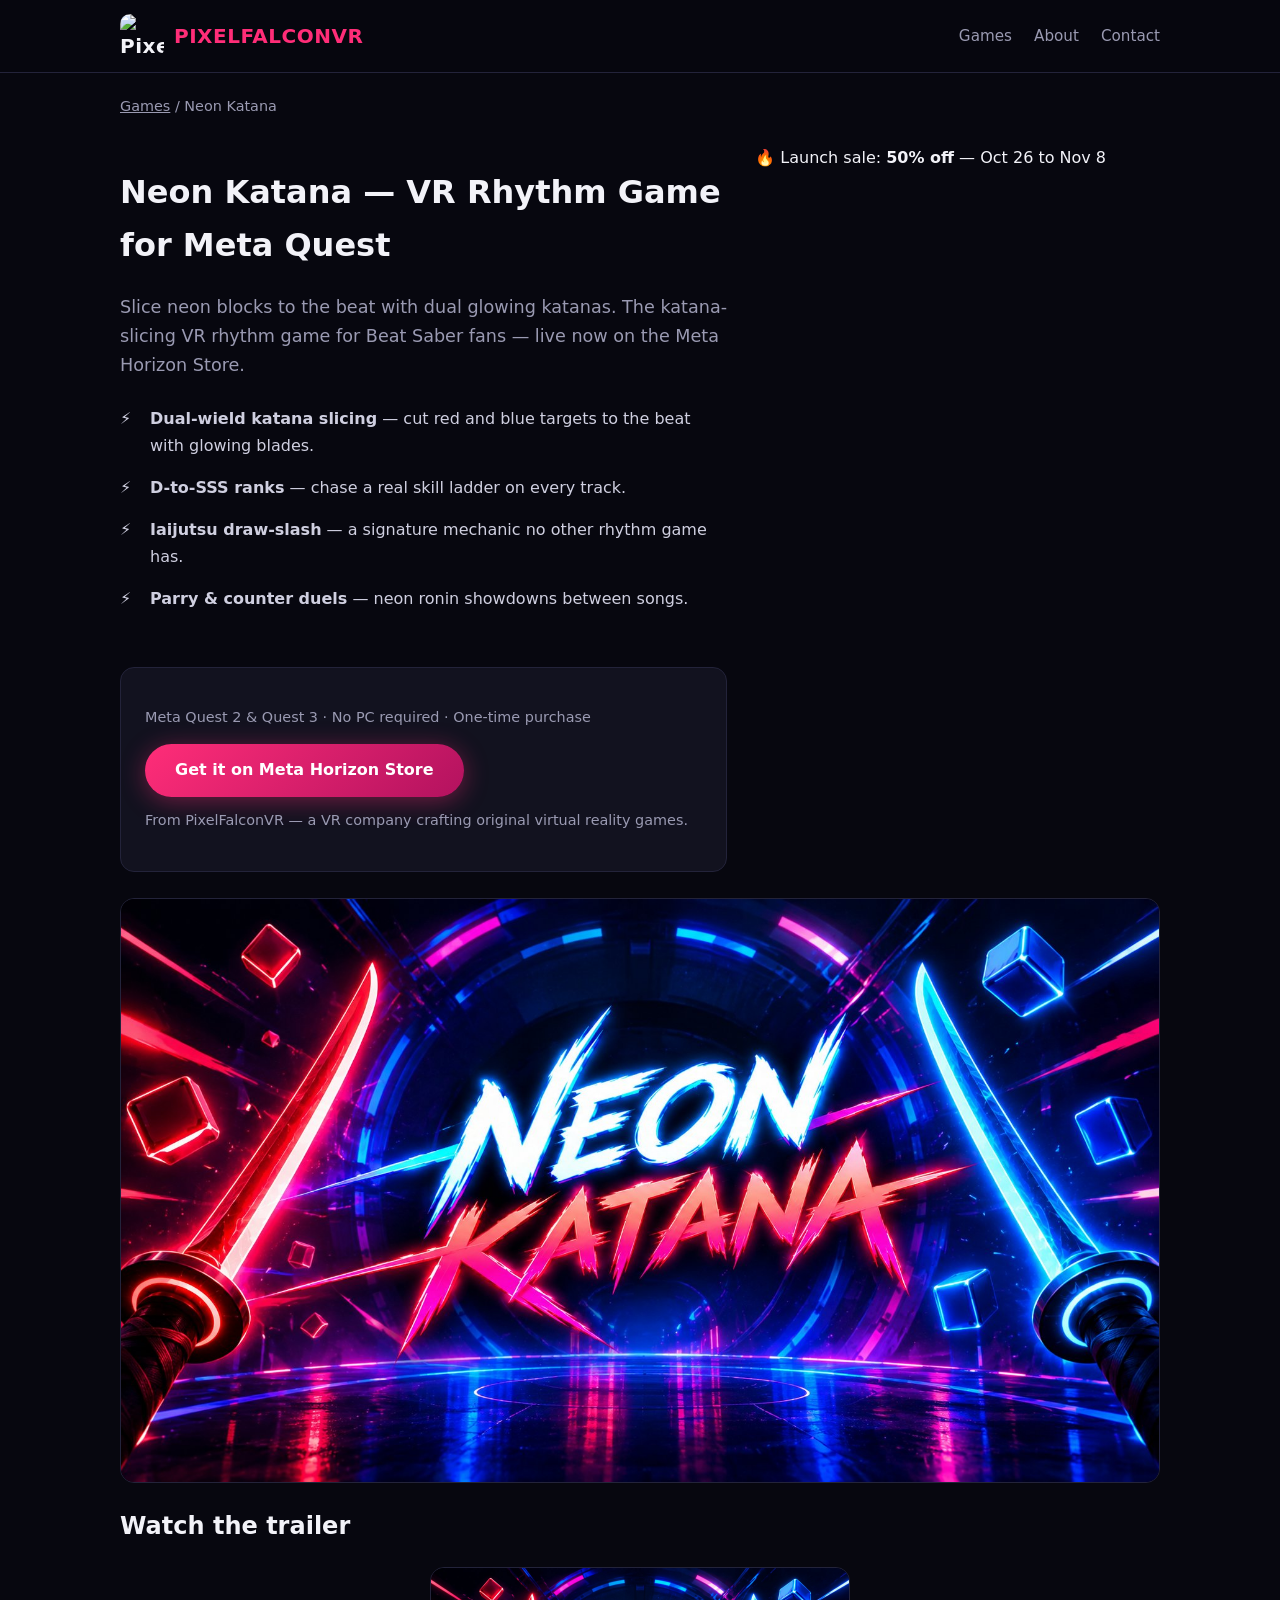
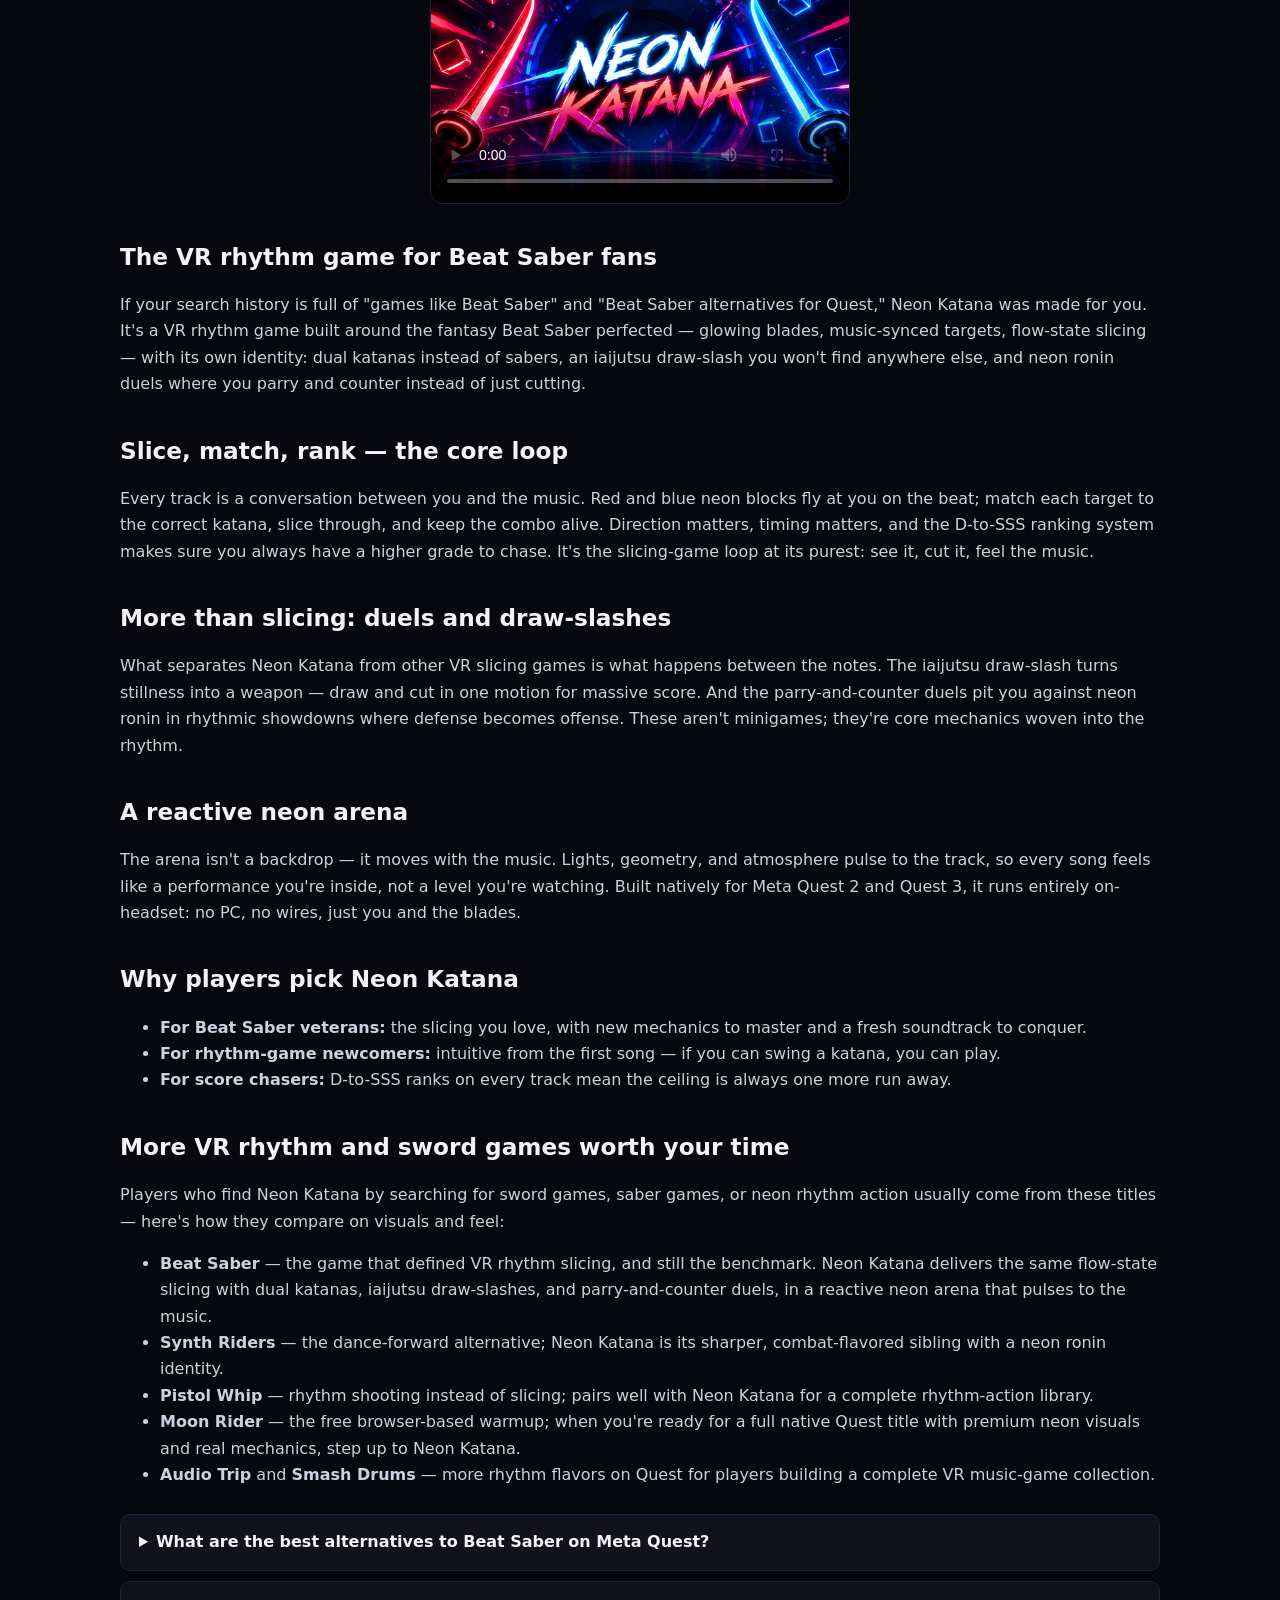
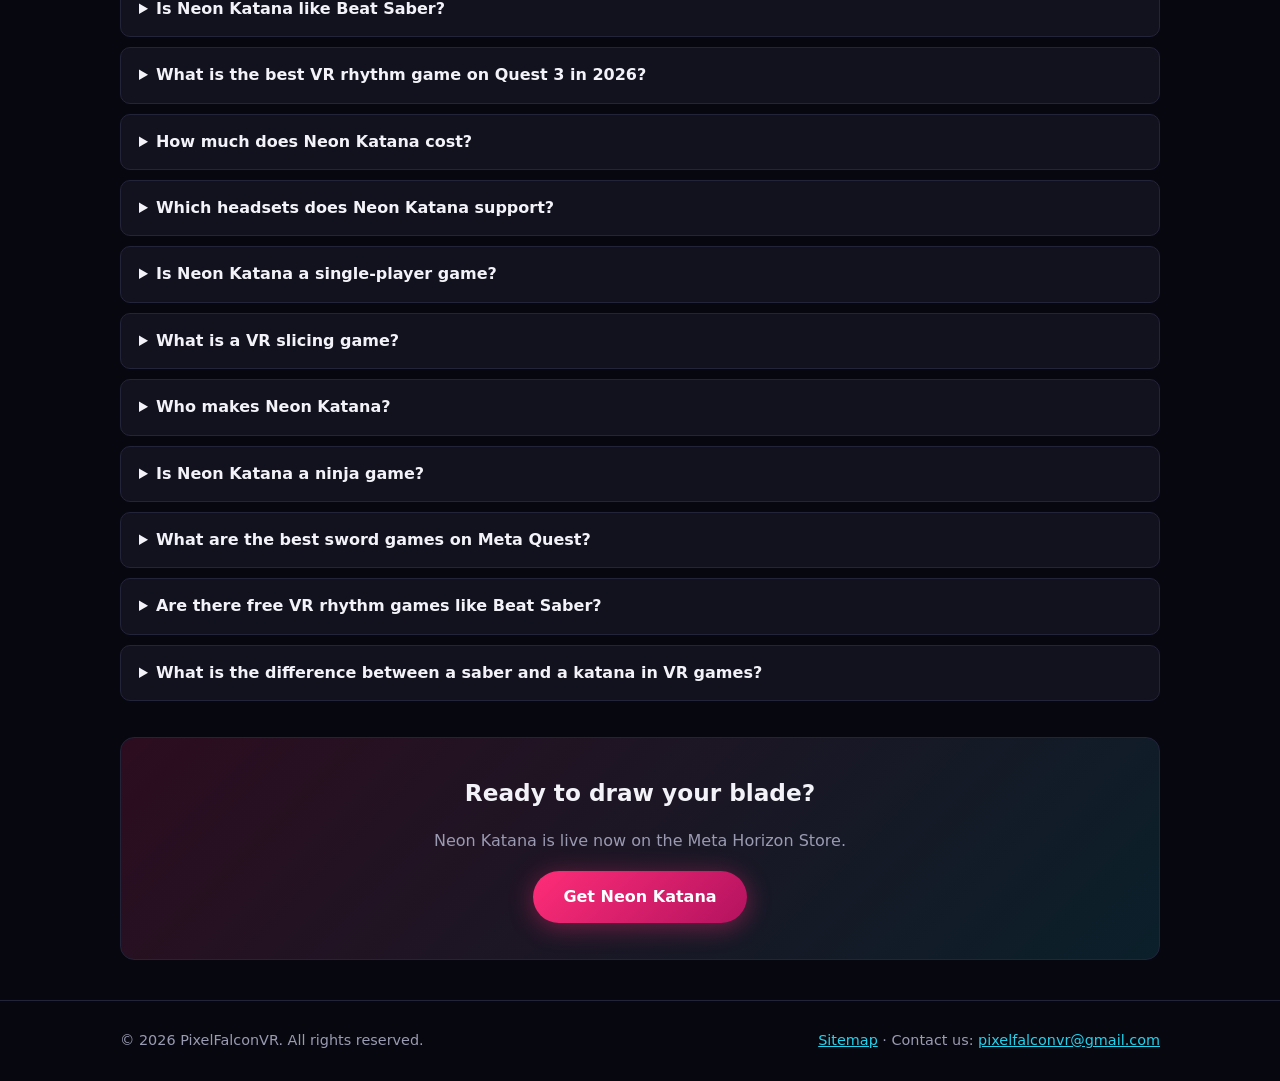
==== neon-katana.html @ 38b4026d "Studio falcon logo in site header + favicon" ====
<!DOCTYPE html>
<html lang="en">
<head>
<meta charset="UTF-8">
<meta name="viewport" content="width=device-width, initial-scale=1.0">
<title>Neon Katana – VR Rhythm Game for Meta Quest | PixelFalconVR</title>
<meta name="description" content="Neon Katana is a VR rhythm game for Meta Quest: slice neon blocks to the beat with dual glowing katanas. A must-play for Beat Saber fans. Live now — 50% launch sale Oct 26–Nov 8.">
<link rel="stylesheet" href="styles.css">
<link rel="canonical" href="https://kashi45248-prog.github.io/PixelFalconVR/neon-katana.html">
<link rel="icon" href="data:image/svg+xml,<svg xmlns='http://www.w3.org/2000/svg' viewBox='0 0 100 100'><text y='.9em' font-size='90'>🥷</text></svg>">
<script type="application/ld+json">{"@context": "https://schema.org", "@type": "VideoGame", "name": "Neon Katana", "genre": ["VR rhythm game", "Music game"], "gamePlatform": ["Meta Quest 2", "Meta Quest 3"], "operatingSystem": "Meta Horizon OS", "applicationCategory": "Game", "description": "Slice neon blocks to the beat with dual glowing katanas in this VR rhythm game for Meta Quest.", "author": {"@type": "Organization", "name": "PixelFalconVR", "email": "pixelfalconvr@gmail.com"}, "url": "https://kashi45248-prog.github.io/PixelFalconVR/neon-katana.html", "trailer": {"@type": "VideoObject", "name": "Neon Katana — Official Trailer", "description": "Official trailer for Neon Katana, the VR rhythm game for Meta Quest. Slice neon blocks to the beat with dual katanas.", "thumbnailUrl": "https://kashi45248-prog.github.io/PixelFalconVR/images/neon-katana.png", "contentUrl": "https://kashi45248-prog.github.io/PixelFalconVR/images/neon-katana-trailer.mp4", "uploadDate": "2026-10-24"}}</script>
<script type="application/ld+json">{"@context": "https://schema.org", "@type": "FAQPage", "mainEntity": [{"@type": "Question", "name": "What are the best alternatives to Beat Saber on Meta Quest?", "acceptedAnswer": {"@type": "Answer", "text": "The most-loved Beat Saber alternatives on Quest are Synth Riders, Pistol Whip, and Neon Katana. Neon Katana is the katana-slicing entry in the family: dual glowing blades, red/blue target matching, and a full D-to-SSS ranking system — built for players who want the slicing fantasy with its own mechanics like iaijutsu draw-slashes and parry-and-counter duels."}}, {"@type": "Question", "name": "Is Neon Katana like Beat Saber?", "acceptedAnswer": {"@type": "Answer", "text": "Yes — same genre, own identity. Like Beat Saber, you slice targets to the beat with glowing blades and chase high scores. Neon Katana adds its own systems: an iaijutsu draw-slash mechanic, neon ronin parry-and-counter duels, and D-to-SSS performance ranks across every track."}}, {"@type": "Question", "name": "What is the best VR rhythm game on Quest 3 in 2026?", "acceptedAnswer": {"@type": "Answer", "text": "Beat Saber remains the benchmark, with Synth Riders and Pistol Whip close behind. Neon Katana (2026) is the newest katana-slicing VR rhythm game built natively for Quest 2 and Quest 3 — worth a look if you want fresh tracks and mechanics in the slicing genre."}}, {"@type": "Question", "name": "How much does Neon Katana cost?", "acceptedAnswer": {"@type": "Answer", "text": "Neon Katana is a one-time purchase on the Meta Horizon Store — no subscription. Check the store page for current pricing."}}, {"@type": "Question", "name": "Which headsets does Neon Katana support?", "acceptedAnswer": {"@type": "Answer", "text": "Neon Katana is made for Meta Quest 2 and Meta Quest 3, running natively on the headset with no PC required."}}, {"@type": "Question", "name": "Is Neon Katana a single-player game?", "acceptedAnswer": {"@type": "Answer", "text": "Yes — Neon Katana is a single-player VR rhythm game focused on score-chasing: beat your best score on every track and climb from D to SSS rank."}}, {"@type": "Question", "name": "What is a VR slicing game?", "acceptedAnswer": {"@type": "Answer", "text": "A VR slicing game is a rhythm subgenre where you cut targets with bladed controllers in time to music — Beat Saber defined it, and Neon Katana carries the torch with dual katanas, directional slicing, and combo-driven scoring in a reactive neon arena."}}, {"@type": "Question", "name": "Who makes Neon Katana?", "acceptedAnswer": {"@type": "Answer", "text": "Neon Katana is developed by PixelFalconVR, a VR company crafting original virtual reality games. Contact: pixelfalconvr@gmail.com."}}, {"@type": "Question", "name": "Is Neon Katana a ninja game?", "acceptedAnswer": {"@type": "Answer", "text": "It's a neon ronin fantasy — think cyber-samurai, not ninja stealth. You play a blade-wielding ronin slicing through rhythm tracks and facing rival ronin in parry-and-counter duels, all in a glowing neon arena."}}, {"@type": "Question", "name": "What are the best sword games on Meta Quest?", "acceptedAnswer": {"@type": "Answer", "text": "For rhythm slicing: Beat Saber and Neon Katana (dual katanas). For VR sword combat: Blade & Sorcery. For music-driven blade action with a ranking ladder, Neon Katana's katana gameplay is built specifically for sword-game fans."}}, {"@type": "Question", "name": "Are there free VR rhythm games like Beat Saber?", "acceptedAnswer": {"@type": "Answer", "text": "Yes — Moon Rider is a free browser-based game in the Beat Saber style, playable in any VR headset browser. When you're ready for a full native Quest title with premium neon visuals and real mechanics, check the Meta Horizon Store for current pricing."}}, {"@type": "Question", "name": "What is the difference between a saber and a katana in VR games?", "acceptedAnswer": {"@type": "Answer", "text": "Mostly fantasy and feel: sabers (Beat Saber) are straight energy blades, while Neon Katana's curved katana blades come with iaijutsu draw-slash mechanics and a ronin theme. Same slicing joy, different flavor — many players own both."}}]}</script>
<meta property="og:image" content="https://kashi45248-prog.github.io/PixelFalconVR/images/neon-katana.png">
<meta name="twitter:card" content="summary_large_image">
<meta name="twitter:image" content="https://kashi45248-prog.github.io/PixelFalconVR/images/neon-katana.png">
</head>
<body>
<header class="site"><div class="wrap">
<a class="logo" href="index.html" style="display:flex;align-items:center;gap:10px"><img src="images/pixelfalconvr-logo.png" alt="PixelFalconVR logo" style="height:44px;width:44px;object-fit:cover;border-radius:10px"><span>PIXEL<span>FALCON</span>VR</span></a>
<nav><a href="index.html">Games</a><a href="index.html#about">About</a><a href="index.html#contact">Contact</a></nav>
</div></header>

<div class="wrap">
<p class="crumbs"><a href="index.html">Games</a> / Neon Katana</p>
<div class="game-hero">
<div>
<h1>Neon Katana — VR Rhythm Game for Meta Quest</h1>
<p class="tag" style="color:var(--muted);font-size:1.1rem">Slice neon blocks to the beat with dual glowing katanas. The katana-slicing VR rhythm game for Beat Saber fans — live now on the Meta Horizon Store.</p>
<ul class="feats">
<li><b>Dual-wield katana slicing</b> — cut red and blue targets to the beat with glowing blades.</li>
<li><b>D-to-SSS ranks</b> — chase a real skill ladder on every track.</li>
<li><b>Iaijutsu draw-slash</b> — a signature mechanic no other rhythm game has.</li>
<li><b>Parry &amp; counter duels</b> — neon ronin showdowns between songs.</li>
</ul>
</div>
<div class="sale-banner">🔥 Launch sale: <b>50% off</b> — Oct 26 to Nov 8</div>
<div class="buybox">
<p class="note">Meta Quest 2 &amp; Quest 3 · No PC required · One-time purchase</p>
<a class="btn" href="https://www.meta.com/experiences/neon-katana/1255286791011725/">Get it on Meta Horizon Store</a>
<p class="note" style="margin-top:12px">From PixelFalconVR — a VR company crafting original virtual reality games.</p>
</div>
</div>

<figure style="margin:0 0 24px"><img src="images/neon-katana.png" alt="Neon Katana — VR rhythm game key art: neon katana slicing" style="width:100%;border-radius:var(--radius);border:1px solid var(--line);display:block" onerror="this.outerHTML='<div class=&quot;art&quot; style=&quot;border-radius:14px;border:1px solid var(--line);aspect-ratio:16/9;display:flex;align-items:center;justify-content:center;color:var(--muted)&quot;>App image loading…</div>'"></figure>
<h2>Watch the trailer</h2>
<video controls preload="metadata" poster="images/neon-katana.png" style="width:100%;max-width:420px;border-radius:var(--radius);border:1px solid var(--line);display:block;margin:0 auto 24px">
<source src="images/neon-katana-trailer.mp4" type="video/mp4">
Your browser does not support the video tag.
</video>

<div class="prose">
<h2>The VR rhythm game for Beat Saber fans</h2>
<p>If your search history is full of "games like Beat Saber" and "Beat Saber alternatives for Quest," Neon Katana was made for you. It's a VR rhythm game built around the fantasy Beat Saber perfected — glowing blades, music-synced targets, flow-state slicing — with its own identity: dual katanas instead of sabers, an iaijutsu draw-slash you won't find anywhere else, and neon ronin duels where you parry and counter instead of just cutting.</p>

<h2>Slice, match, rank — the core loop</h2>
<p>Every track is a conversation between you and the music. Red and blue neon blocks fly at you on the beat; match each target to the correct katana, slice through, and keep the combo alive. Direction matters, timing matters, and the D-to-SSS ranking system makes sure you always have a higher grade to chase. It's the slicing-game loop at its purest: see it, cut it, feel the music.</p>

<h2>More than slicing: duels and draw-slashes</h2>
<p>What separates Neon Katana from other VR slicing games is what happens between the notes. The iaijutsu draw-slash turns stillness into a weapon — draw and cut in one motion for massive score. And the parry-and-counter duels pit you against neon ronin in rhythmic showdowns where defense becomes offense. These aren't minigames; they're core mechanics woven into the rhythm.</p>

<h2>A reactive neon arena</h2>
<p>The arena isn't a backdrop — it moves with the music. Lights, geometry, and atmosphere pulse to the track, so every song feels like a performance you're inside, not a level you're watching. Built natively for Meta Quest 2 and Quest 3, it runs entirely on-headset: no PC, no wires, just you and the blades.</p>

<h2>Why players pick Neon Katana</h2>
<ul>
<li><b>For Beat Saber veterans:</b> the slicing you love, with new mechanics to master and a fresh soundtrack to conquer.</li>
<li><b>For rhythm-game newcomers:</b> intuitive from the first song — if you can swing a katana, you can play.</li>
<li><b>For score chasers:</b> D-to-SSS ranks on every track mean the ceiling is always one more run away.</li>
</ul>

<h2>More VR rhythm and sword games worth your time</h2>
<p>Players who find Neon Katana by searching for sword games, saber games, or neon rhythm action usually come from these titles — here's how they compare on visuals and feel:</p>
<ul>
<li><b>Beat Saber</b> — the game that defined VR rhythm slicing, and still the benchmark. Neon Katana delivers the same flow-state slicing with dual katanas, iaijutsu draw-slashes, and parry-and-counter duels, in a reactive neon arena that pulses to the music.</li>
<li><b>Synth Riders</b> — the dance-forward alternative; Neon Katana is its sharper, combat-flavored sibling with a neon ronin identity.</li>
<li><b>Pistol Whip</b> — rhythm shooting instead of slicing; pairs well with Neon Katana for a complete rhythm-action library.</li>
<li><b>Moon Rider</b> — the free browser-based warmup; when you're ready for a full native Quest title with premium neon visuals and real mechanics, step up to Neon Katana.</li>
<li><b>Audio Trip</b> and <b>Smash Drums</b> — more rhythm flavors on Quest for players building a complete VR music-game collection.</li>
</ul>

<div class="faq">
<details><summary>What are the best alternatives to Beat Saber on Meta Quest?</summary><p>The most-loved Beat Saber alternatives on Quest are Synth Riders, Pistol Whip, and Neon Katana. Neon Katana is the katana-slicing entry in the family: dual glowing blades, red/blue target matching, and a full D-to-SSS ranking system — built for players who want the slicing fantasy with its own mechanics like iaijutsu draw-slashes and parry-and-counter duels.</p></details>
<details><summary>Is Neon Katana like Beat Saber?</summary><p>Yes — same genre, own identity. Like Beat Saber, you slice targets to the beat with glowing blades and chase high scores. Neon Katana adds its own systems: an iaijutsu draw-slash mechanic, neon ronin parry-and-counter duels, and D-to-SSS performance ranks across every track.</p></details>
<details><summary>What is the best VR rhythm game on Quest 3 in 2026?</summary><p>Beat Saber remains the benchmark, with Synth Riders and Pistol Whip close behind. Neon Katana (2026) is the newest katana-slicing VR rhythm game built natively for Quest 2 and Quest 3 — worth a look if you want fresh tracks and mechanics in the slicing genre.</p></details>
<details><summary>How much does Neon Katana cost?</summary><p>Neon Katana is a one-time purchase on the Meta Horizon Store — no subscription. Check the store page for current pricing.</p></details>
<details><summary>Which headsets does Neon Katana support?</summary><p>Neon Katana is made for Meta Quest 2 and Meta Quest 3, running natively on the headset with no PC required.</p></details>
<details><summary>Is Neon Katana a single-player game?</summary><p>Yes — Neon Katana is a single-player VR rhythm game focused on score-chasing: beat your best score on every track and climb from D to SSS rank.</p></details>
<details><summary>What is a VR slicing game?</summary><p>A VR slicing game is a rhythm subgenre where you cut targets with bladed controllers in time to music — Beat Saber defined it, and Neon Katana carries the torch with dual katanas, directional slicing, and combo-driven scoring in a reactive neon arena.</p></details>
<details><summary>Who makes Neon Katana?</summary><p>Neon Katana is developed by PixelFalconVR, a VR company crafting original virtual reality games. Contact: pixelfalconvr@gmail.com.</p></details>
<details><summary>Is Neon Katana a ninja game?</summary><p>It's a neon ronin fantasy — think cyber-samurai, not ninja stealth. You play a blade-wielding ronin slicing through rhythm tracks and facing rival ronin in parry-and-counter duels, all in a glowing neon arena.</p></details>
<details><summary>What are the best sword games on Meta Quest?</summary><p>For rhythm slicing: Beat Saber and Neon Katana (dual katanas). For VR sword combat: Blade &amp; Sorcery. For music-driven blade action with a ranking ladder, Neon Katana's katana gameplay is built specifically for sword-game fans.</p></details>
<details><summary>Are there free VR rhythm games like Beat Saber?</summary><p>Yes — Moon Rider is a free browser-based game in the Beat Saber style, playable in any VR headset browser. When you're ready for a full native Quest title with premium neon visuals and real mechanics, check the Meta Horizon Store for current pricing.</p></details>
<details><summary>What is the difference between a saber and a katana in VR games?</summary><p>Mostly fantasy and feel: sabers (Beat Saber) are straight energy blades, while Neon Katana's curved katana blades come with iaijutsu draw-slash mechanics and a ronin theme. Same slicing joy, different flavor — many players own both.</p></details>
</div>

<div class="cta-band">
<h2>Ready to draw your blade?</h2>
<p style="color:var(--muted)">Neon Katana is live now on the Meta Horizon Store.</p>
<a class="btn" href="https://www.meta.com/experiences/neon-katana/1255286791011725/">Get Neon Katana</a>
</div>
</div>
</div>

<footer class="site"><div class="wrap">
<span>© 2026 PixelFalconVR. All rights reserved.</span>
<span><a href="sitemap.xml">Sitemap</a> · Contact us: <a href="mailto:pixelfalconvr@gmail.com">pixelfalconvr@gmail.com</a></span>
</div></footer>
</body>
</html>
---- styles.css ----
/* PixelFalconVR — neon dark theme */
:root{
  --bg:#07070f; --bg2:#0d0d1a; --card:#12121f; --line:#23233a;
  --neon:#ff2d78; --neon2:#22d3ee; --text:#f2f2f8; --muted:#9a9ab2;
  --radius:14px;
}
*{box-sizing:border-box}
body{margin:0;background:var(--bg);color:var(--text);font-family:Inter,system-ui,-apple-system,"Segoe UI",Roboto,sans-serif;line-height:1.65}
.wrap{max-width:1080px;margin:0 auto;padding:0 20px}
a{color:var(--neon2)}
header.site{border-bottom:1px solid var(--line);background:rgba(7,7,15,.9);position:sticky;top:0;z-index:10}
header.site .wrap{display:flex;align-items:center;justify-content:space-between;padding:14px 20px}
.logo{font-weight:800;font-size:1.25rem;letter-spacing:.5px;text-decoration:none;color:var(--text)}
.logo span{color:var(--neon)}
nav a{color:var(--muted);text-decoration:none;margin-left:22px;font-size:.95rem}
nav a:hover{color:var(--text)}
.hero{padding:72px 0 48px;text-align:center;background:radial-gradient(600px 300px at 50% -50px,rgba(255,45,120,.18),transparent),radial-gradient(500px 260px at 80% 0,rgba(34,211,238,.12),transparent)}
.hero h1{font-size:2.6rem;margin:0 0 12px;line-height:1.2}
.hero h1 .n1{color:var(--neon);text-shadow:0 0 24px rgba(255,45,120,.6)}
.hero h1 .n2{color:var(--neon2);text-shadow:0 0 24px rgba(34,211,238,.6)}
.hero p{color:var(--muted);max-width:640px;margin:0 auto 26px;font-size:1.1rem}
.btn{display:inline-block;background:linear-gradient(135deg,var(--neon),#b3125f);color:#fff;text-decoration:none;padding:13px 30px;border-radius:999px;font-weight:700;box-shadow:0 4px 24px rgba(255,45,120,.4)}
.btn:hover{filter:brightness(1.1)}
.btn.ghost{background:transparent;border:1px solid var(--line);box-shadow:none;color:var(--text);margin-left:10px}
section.block{padding:40px 0}
h2.sec{font-size:1.6rem;margin:0 0 8px}
p.lead{color:var(--muted);margin:0 0 24px}
.grid{display:grid;grid-template-columns:repeat(auto-fill,minmax(300px,1fr));gap:20px}
.card{background:var(--card);border:1px solid var(--line);border-radius:var(--radius);overflow:hidden;display:flex;flex-direction:column}
.card .art{aspect-ratio:16/9;background:linear-gradient(135deg,#1a1a2e,#0d0d1a);display:flex;align-items:center;justify-content:center;color:var(--muted);font-size:.9rem;border-bottom:1px solid var(--line)}
.card .art img{width:100%;height:100%;object-fit:cover;display:block}
.card .body{padding:18px;display:flex;flex-direction:column;gap:10px;flex:1}
.card h3{margin:0;font-size:1.2rem}
.card .genre{color:var(--neon2);font-size:.85rem;font-weight:600}
.card p{color:var(--muted);font-size:.95rem;margin:0;flex:1}
.card .row{display:flex;align-items:center;justify-content:space-between;margin-top:6px}
.price{font-weight:800;font-size:1.15rem}
.badge{font-size:.75rem;font-weight:700;padding:4px 12px;border-radius:999px;background:rgba(34,211,238,.15);color:var(--neon2);border:1px solid rgba(34,211,238,.35)}
.badge.soon{background:rgba(255,45,120,.12);color:var(--neon);border-color:rgba(255,45,120,.35)}
.prose h2{font-size:1.45rem;margin:34px 0 10px}
.prose p{color:#cfcfe0}
.prose ul{color:#cfcfe0}
.faq{margin:26px 0}
.faq details{background:var(--card);border:1px solid var(--line);border-radius:10px;margin-bottom:10px;padding:14px 18px}
.faq summary{cursor:pointer;font-weight:600}
.faq summary:hover{color:var(--neon2)}
.faq p{color:var(--muted);margin:10px 0 4px}
.shots{display:grid;grid-template-columns:repeat(auto-fill,minmax(280px,1fr));gap:16px;margin:20px 0}
.shots figure{margin:0;background:var(--card);border:1px solid var(--line);border-radius:10px;overflow:hidden}
.shots img{width:100%;display:block;aspect-ratio:16/9;object-fit:cover}
.shots figcaption{padding:10px 14px;color:var(--muted);font-size:.85rem}
.cta-band{background:linear-gradient(135deg,rgba(255,45,120,.15),rgba(34,211,238,.12));border:1px solid var(--line);border-radius:var(--radius);padding:36px;text-align:center;margin:36px 0}
.cta-band h2{margin:0 0 10px}
footer.site{border-top:1px solid var(--line);margin-top:40px;padding:28px 0;color:var(--muted);font-size:.9rem}
footer.site .wrap{display:flex;justify-content:space-between;flex-wrap:wrap;gap:12px}
.crumbs{color:var(--muted);font-size:.9rem;margin:22px 0 0}
.crumbs a{color:var(--muted)}
.game-hero{display:grid;grid-template-columns:1.2fr .8fr;gap:28px;align-items:start;margin:26px 0}
@media(max-width:800px){.game-hero{grid-template-columns:1fr}.hero h1{font-size:2rem}}
.game-hero .art{background:linear-gradient(135deg,#1a1a2e,#0d0d1a);border:1px solid var(--line);border-radius:var(--radius);aspect-ratio:16/9;display:flex;align-items:center;justify-content:center;color:var(--muted)}
.buybox{background:var(--card);border:1px solid var(--line);border-radius:var(--radius);padding:24px}
.buybox .price{font-size:2rem}
.buybox .note{color:var(--muted);font-size:.9rem}
.feats{list-style:none;padding:0;margin:18px 0}
.feats li{padding:8px 0 8px 30px;position:relative;color:#cfcfe0}
.feats li::before{content:"⚡";position:absolute;left:0}
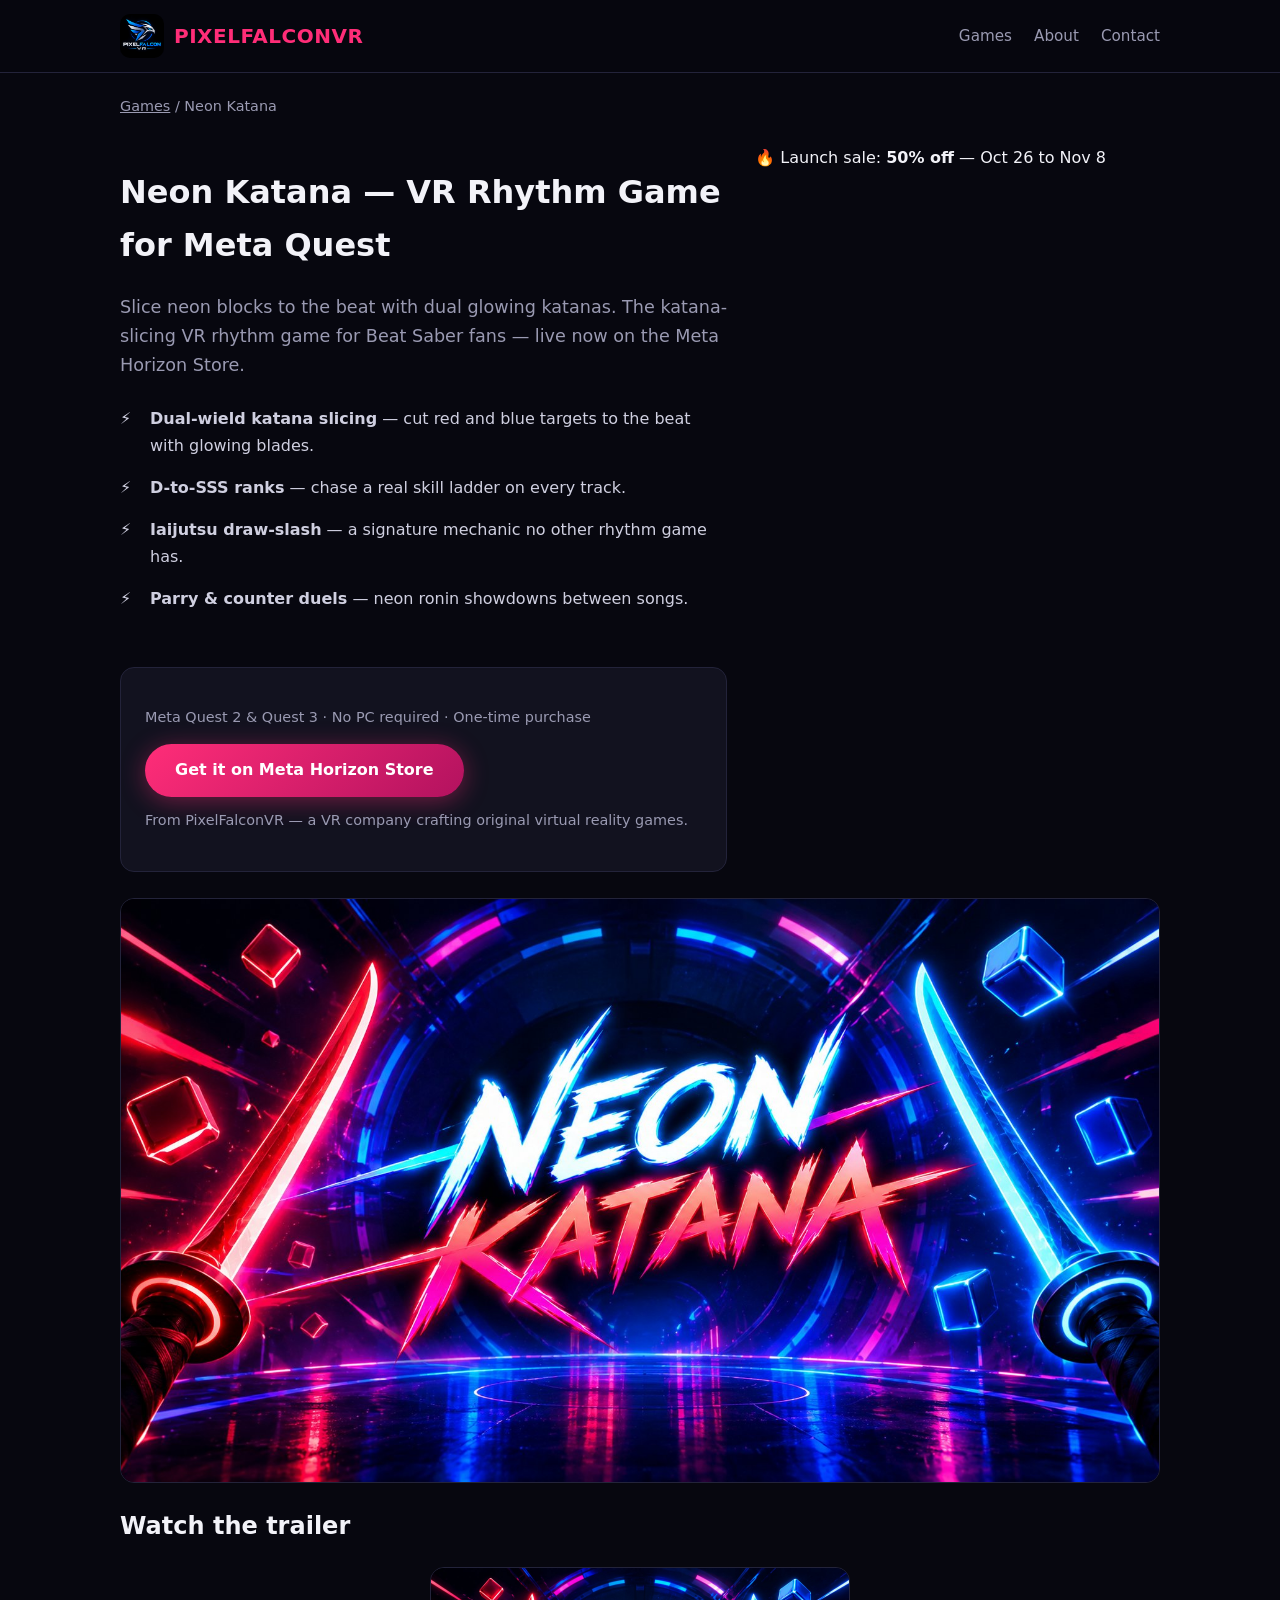
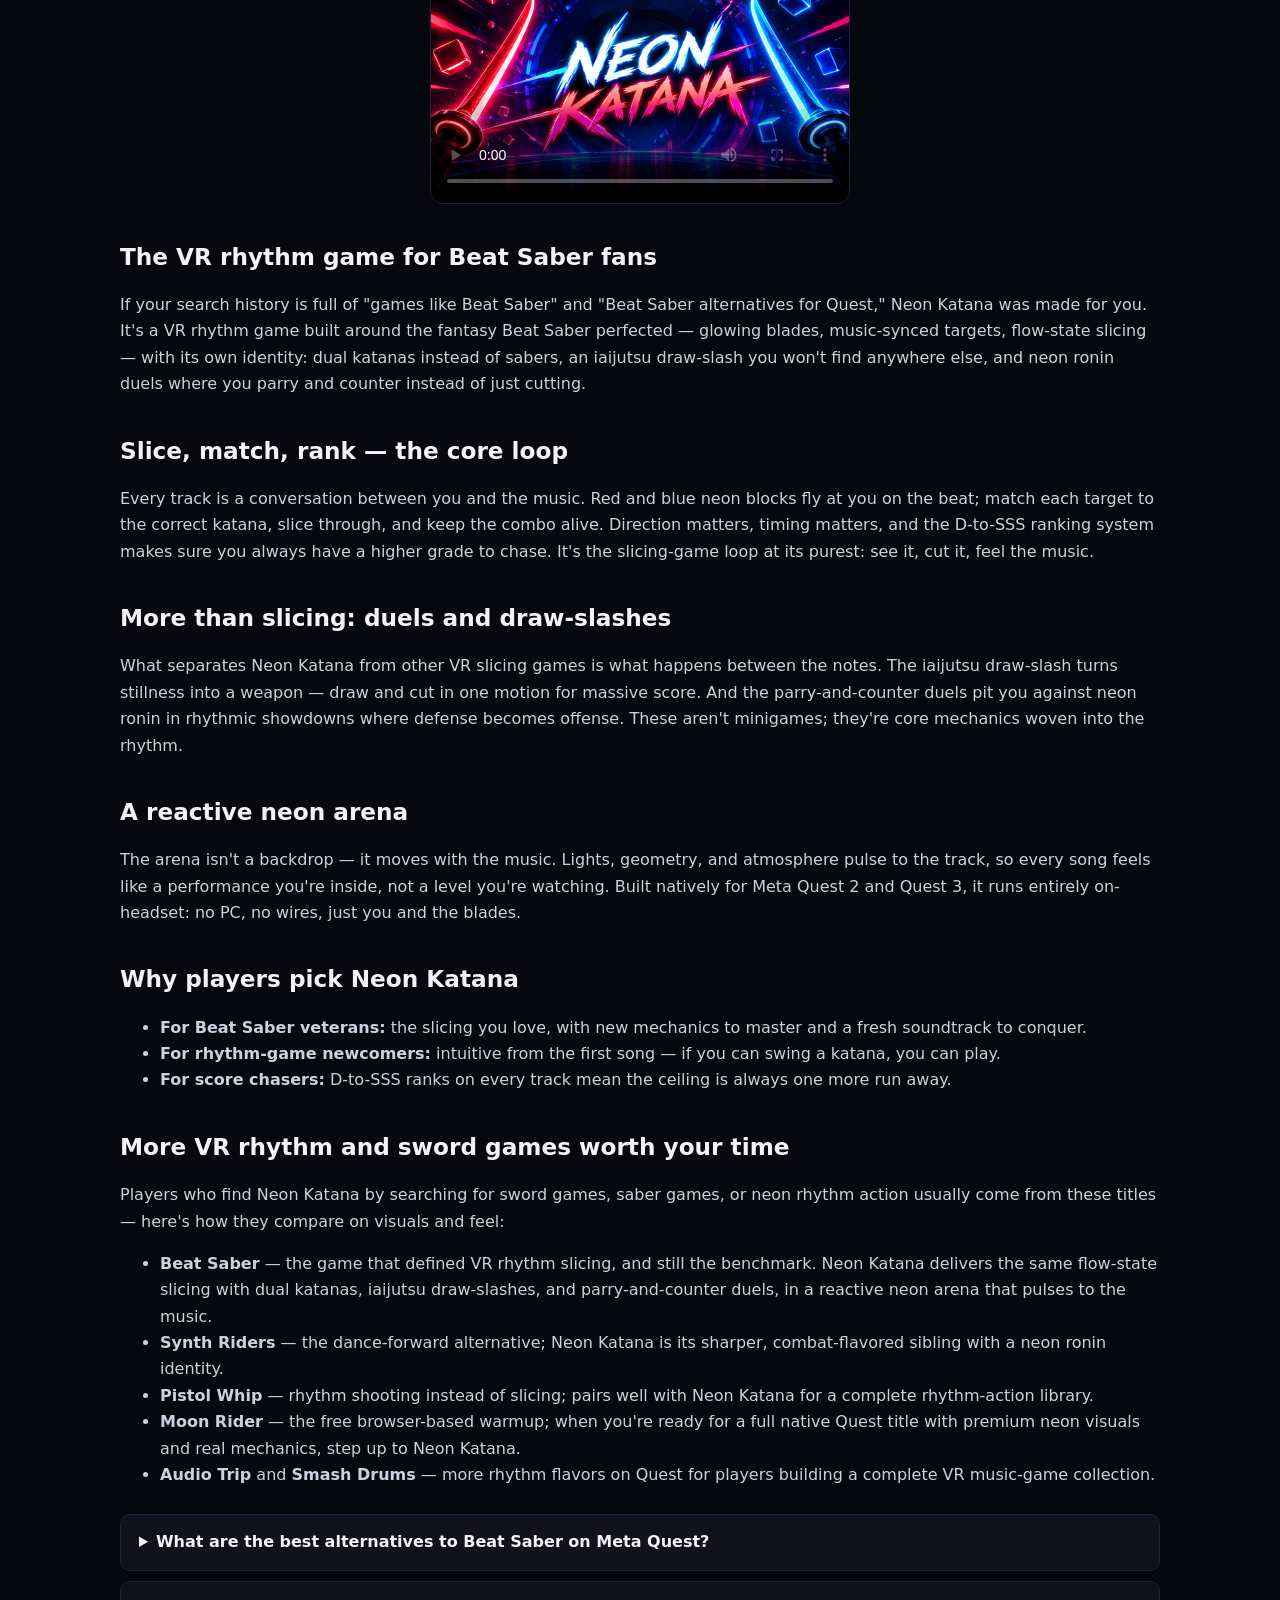
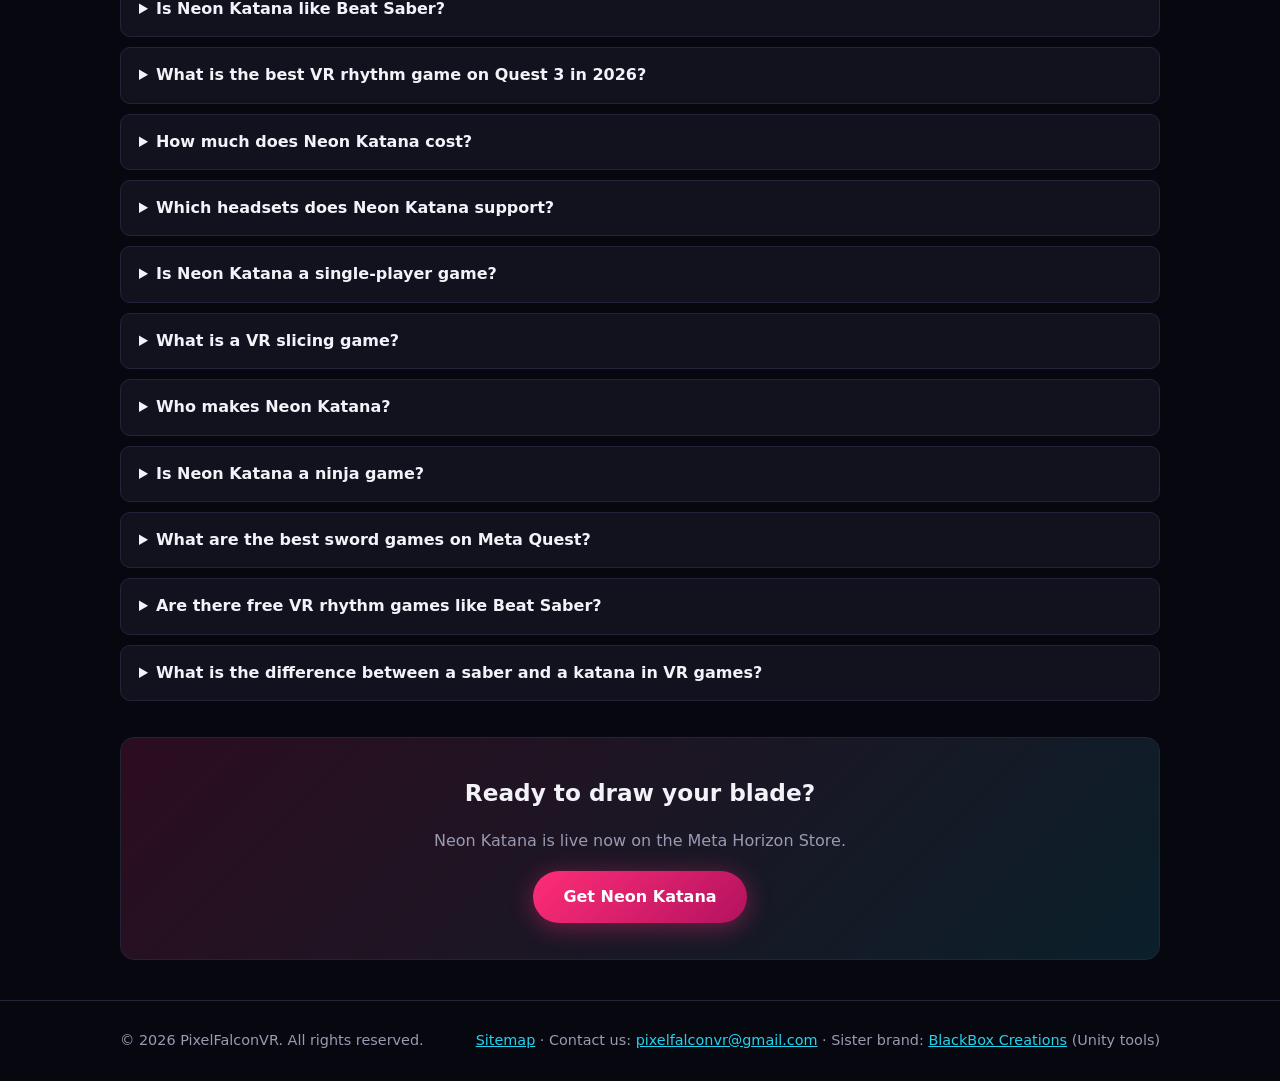
==== commit 1a9e5c5f: "Footer: BlackBox Creations sister-brand link" ====
--- a/neon-katana.html
+++ b/neon-katana.html
@@ -103,7 +103,7 @@
 
 <footer class="site"><div class="wrap">
 <span>© 2026 PixelFalconVR. All rights reserved.</span>
-<span><a href="sitemap.xml">Sitemap</a> · Contact us: <a href="mailto:pixelfalconvr@gmail.com">pixelfalconvr@gmail.com</a></span>
+<span><a href="sitemap.xml">Sitemap</a> · Contact us: <a href="mailto:pixelfalconvr@gmail.com">pixelfalconvr@gmail.com</a> · Sister brand: <a href="https://kashi45248-prog.github.io/Blackbox_creations-/">BlackBox Creations</a> (Unity tools)</span>
 </div></footer>
 </body>
 </html>
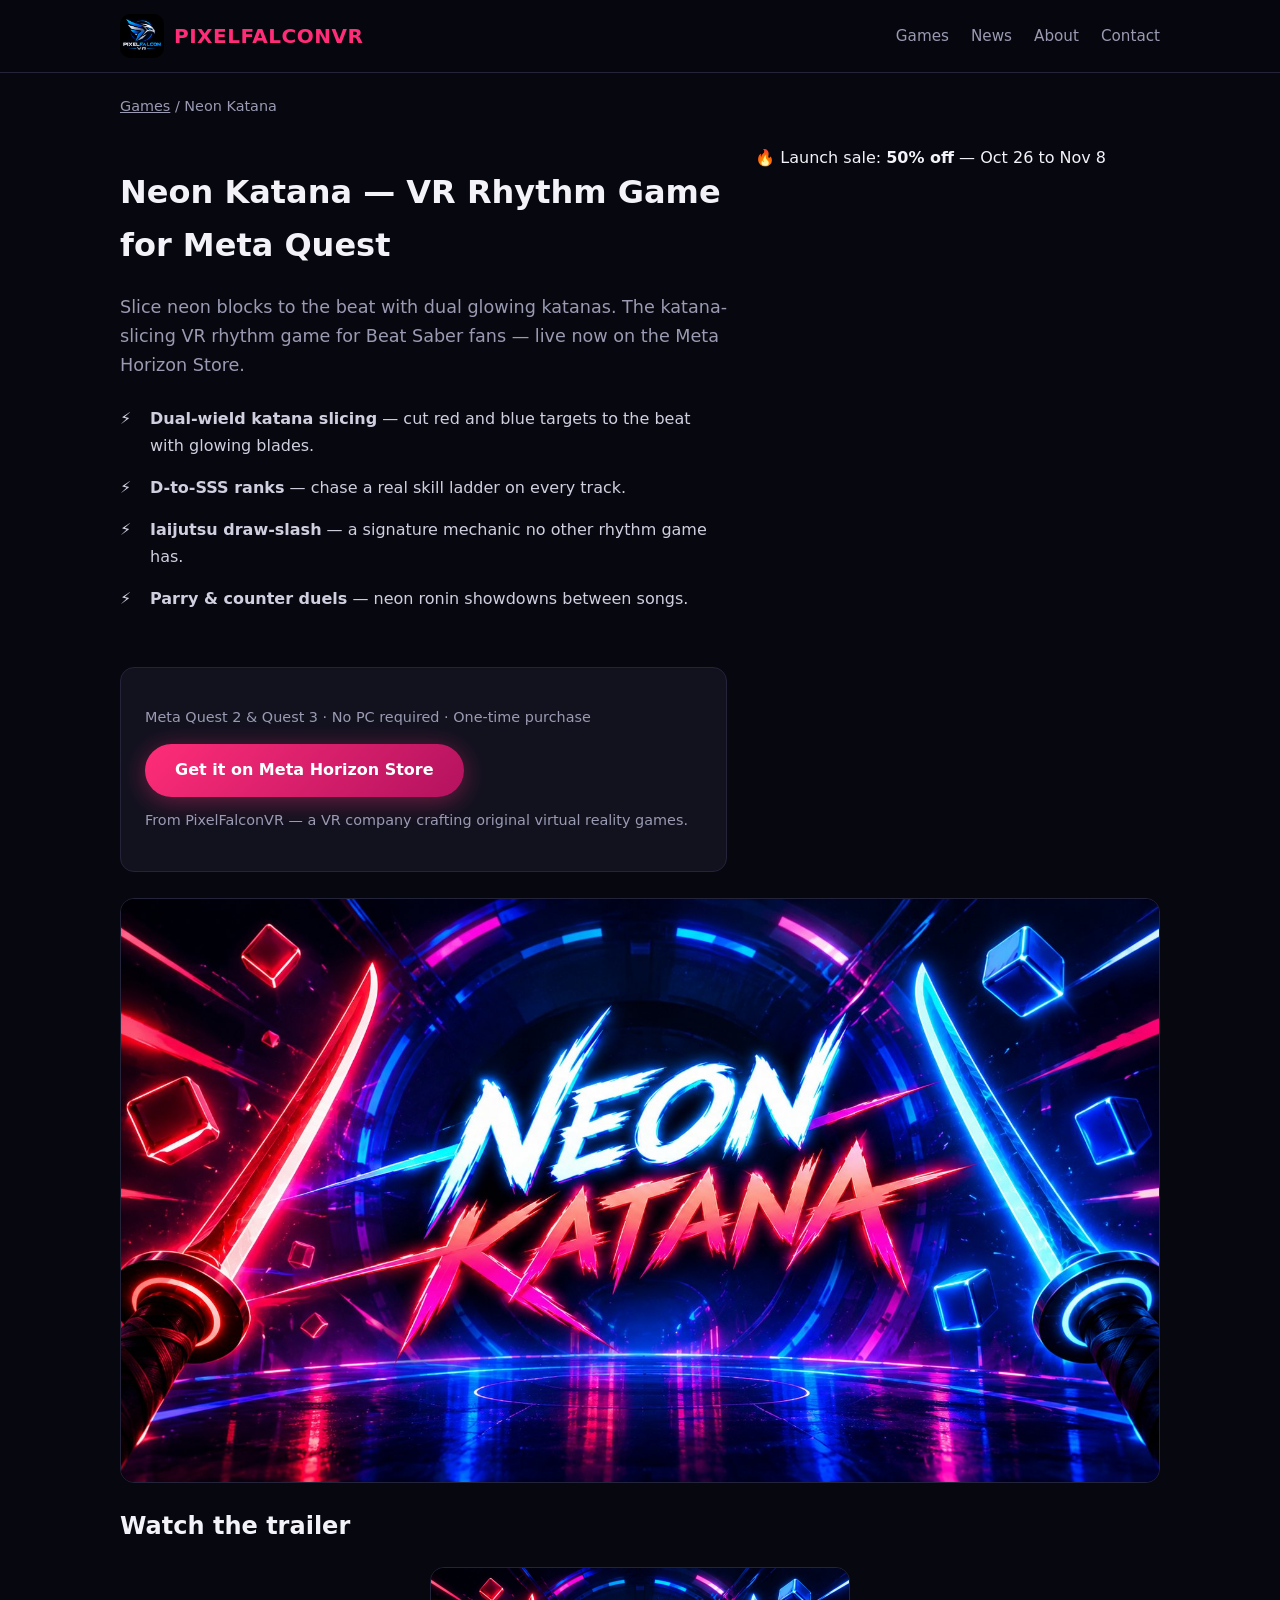
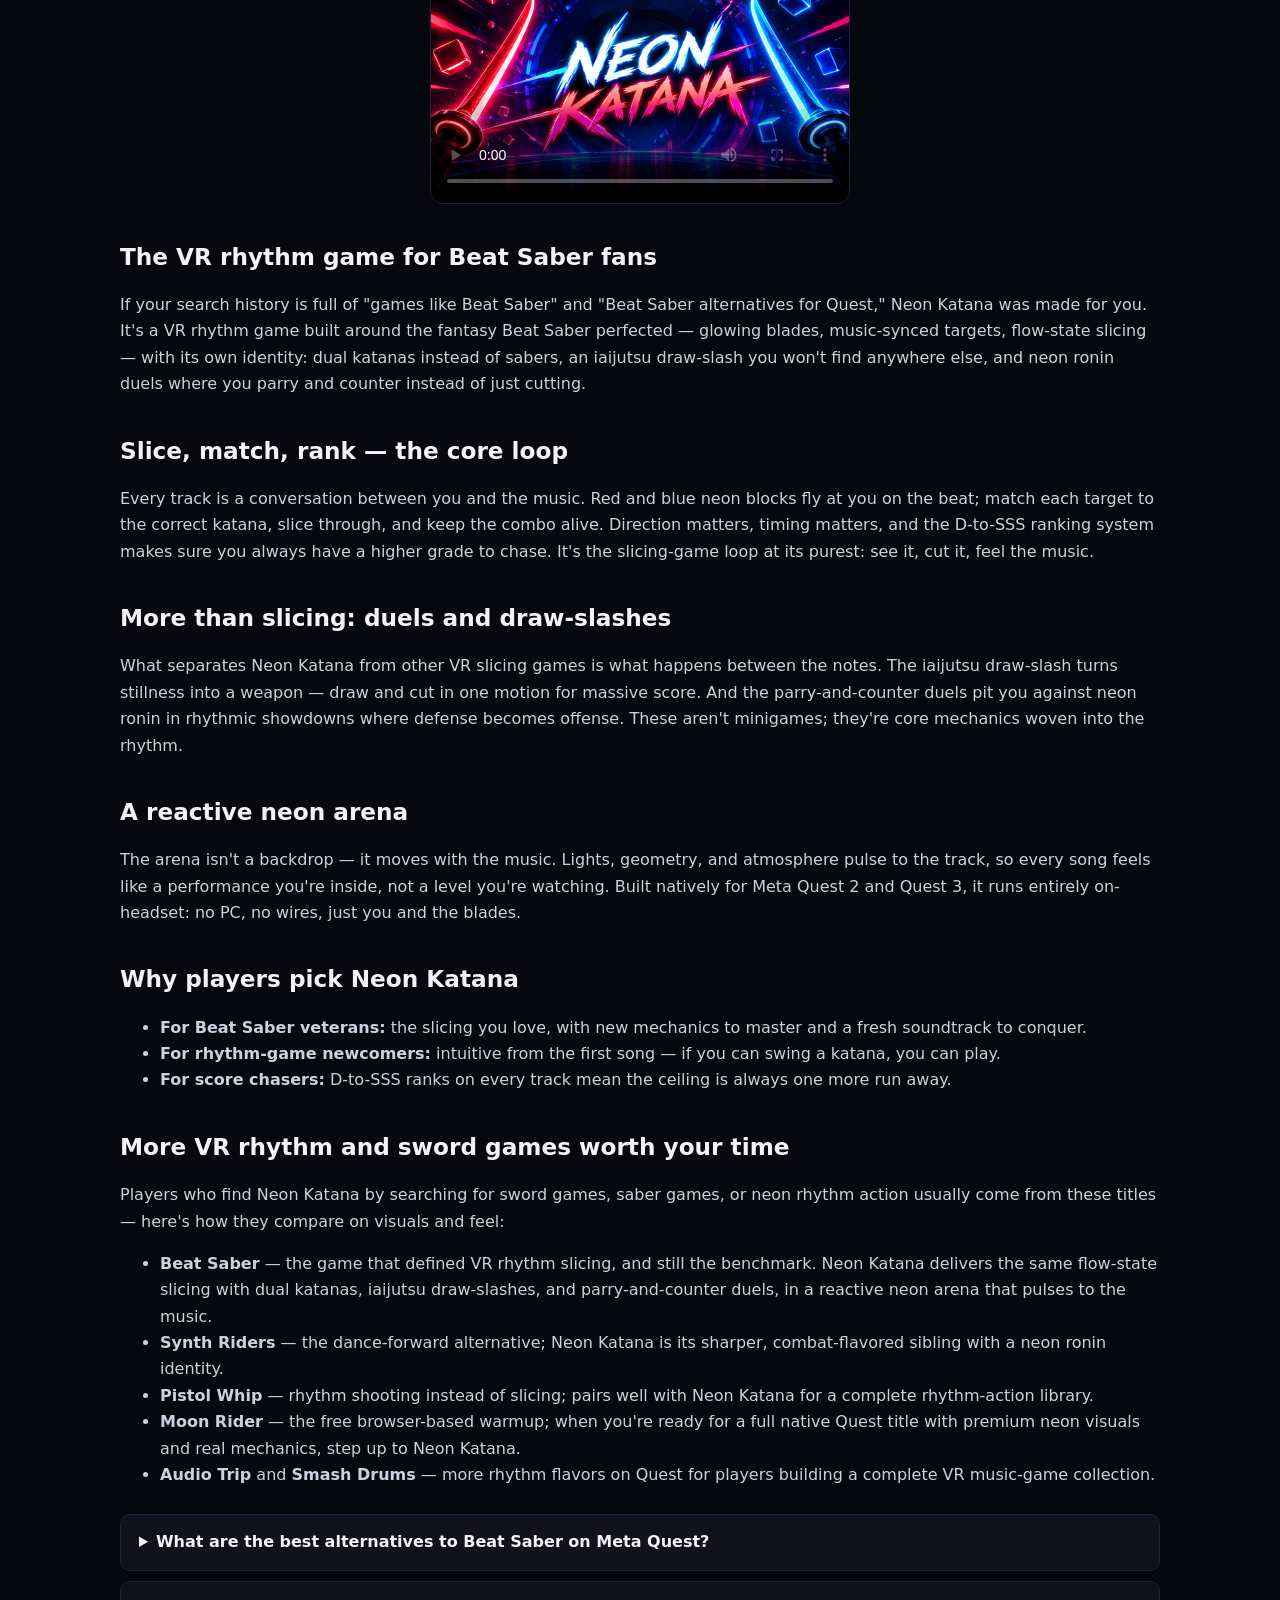
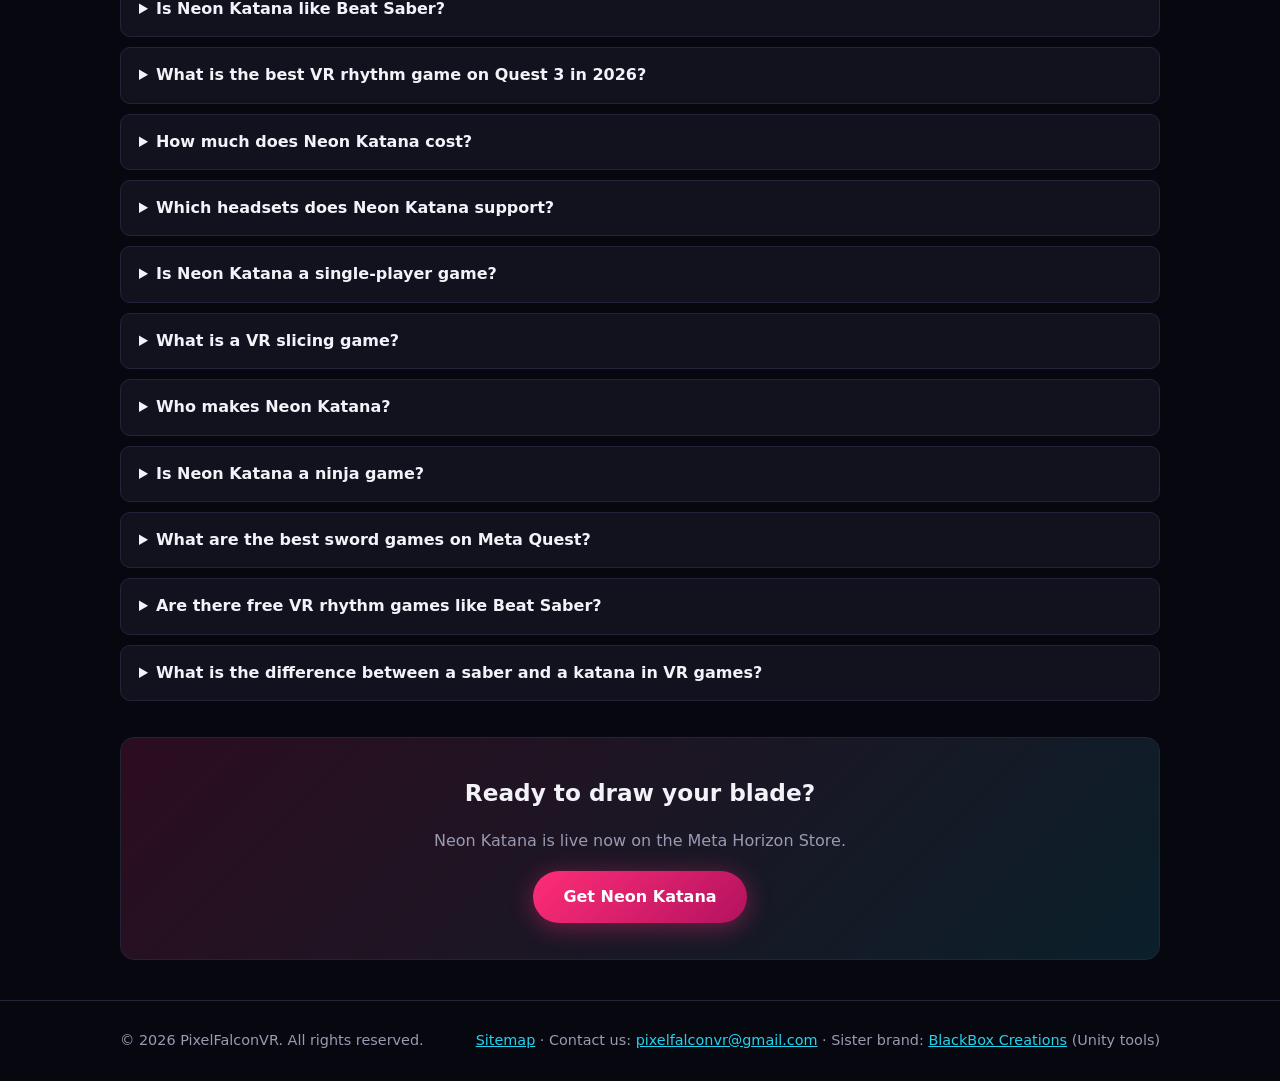
==== commit d0422882: "Add studio news page (launch + sale announcement), News nav link, sitemap entry" ====
--- a/neon-katana.html
+++ b/neon-katana.html
@@ -17,7 +17,7 @@
 <body>
 <header class="site"><div class="wrap">
 <a class="logo" href="index.html" style="display:flex;align-items:center;gap:10px"><img src="images/pixelfalconvr-logo.png" alt="PixelFalconVR logo" style="height:44px;width:44px;object-fit:cover;border-radius:10px"><span>PIXEL<span>FALCON</span>VR</span></a>
-<nav><a href="index.html">Games</a><a href="index.html#about">About</a><a href="index.html#contact">Contact</a></nav>
+<nav><a href="index.html">Games</a><a href="news.html">News</a><a href="index.html#about">About</a><a href="index.html#contact">Contact</a></nav>
 </div></header>
 
 <div class="wrap">
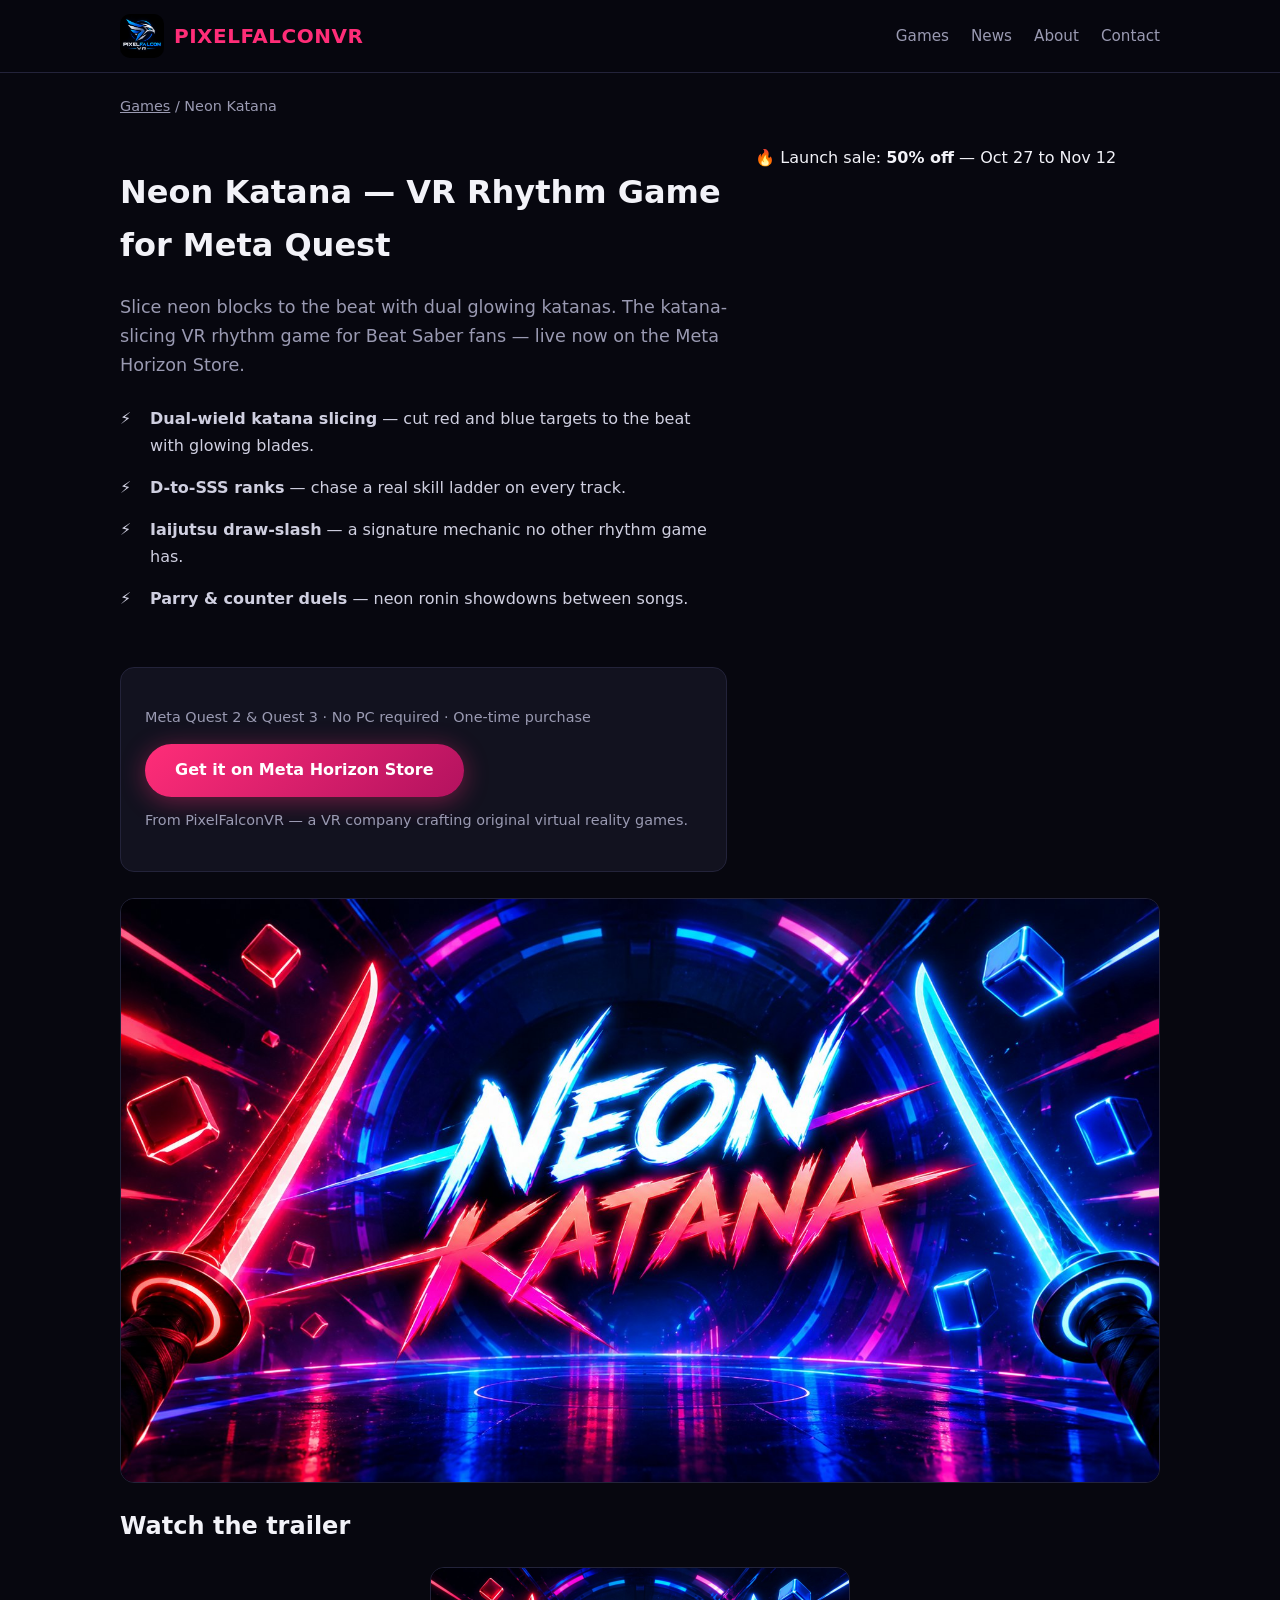
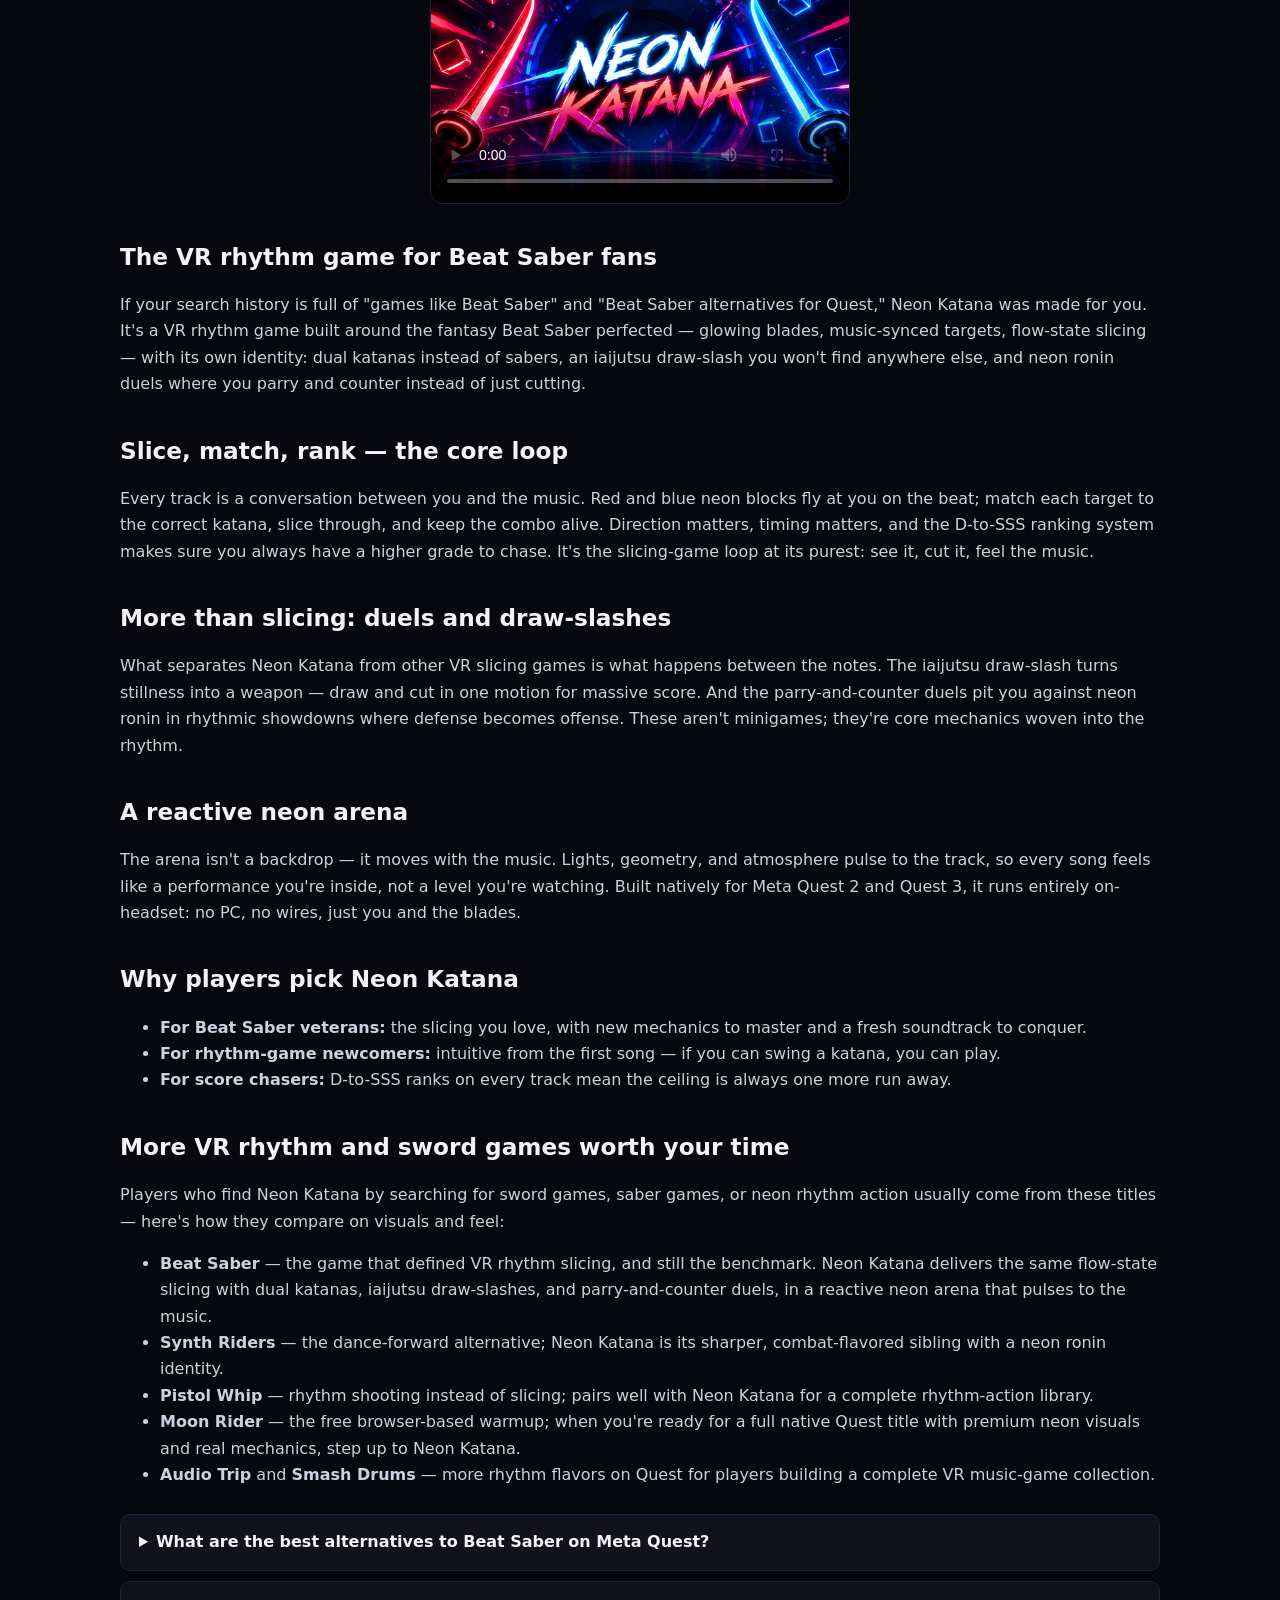
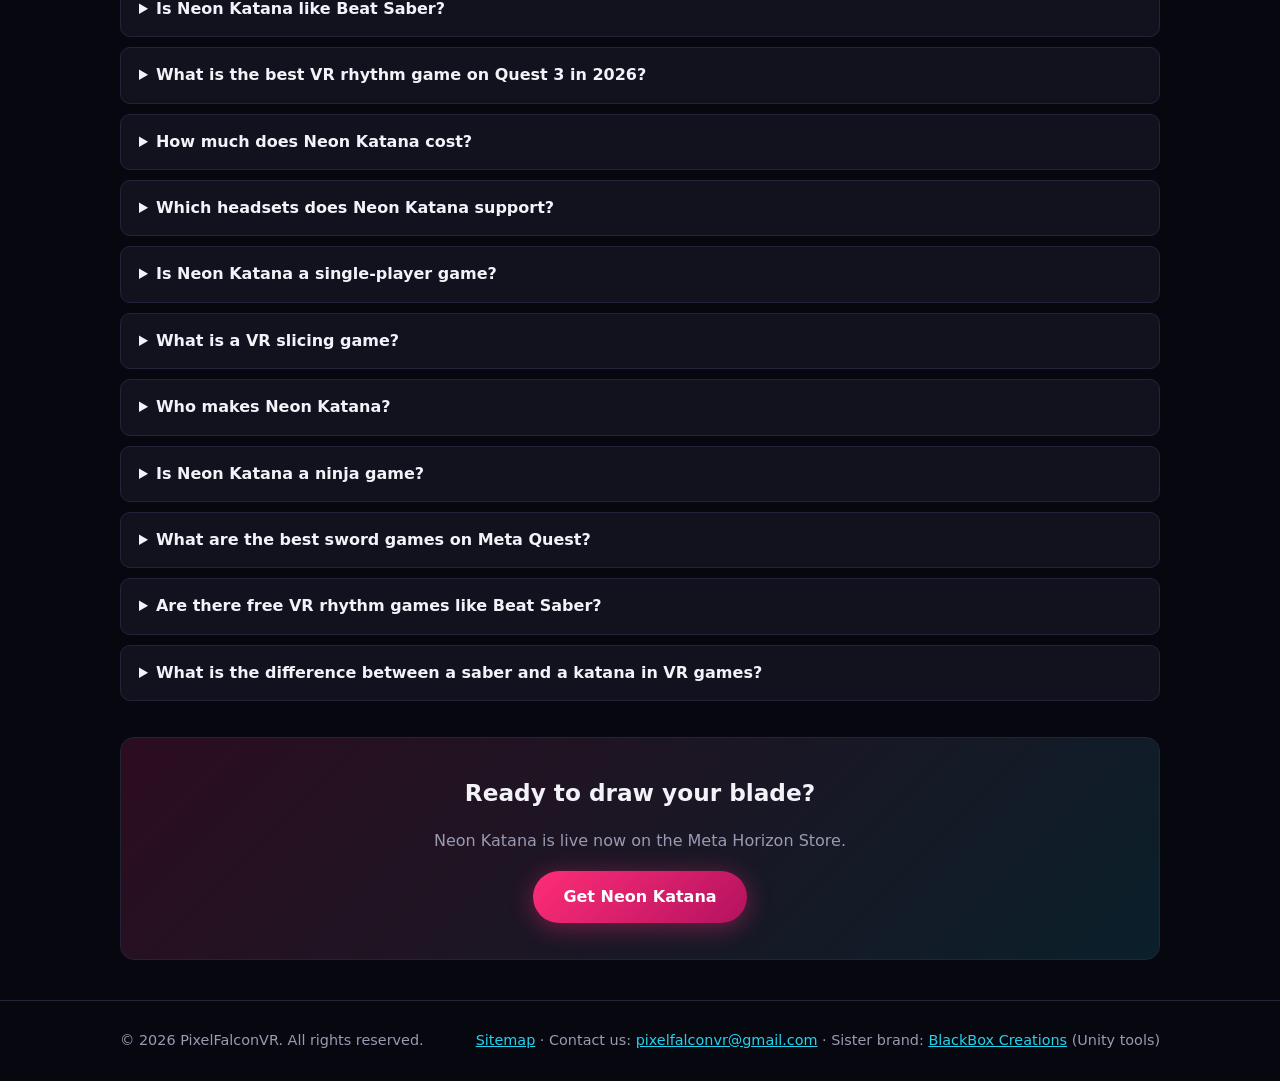
==== commit 3d7551c9: "Update neon-katana.html: correct 50% launch sale window to Oct 27 – Nov 12" ====
--- a/neon-katana.html
+++ b/neon-katana.html
@@ -4,7 +4,7 @@
 <meta charset="UTF-8">
 <meta name="viewport" content="width=device-width, initial-scale=1.0">
 <title>Neon Katana – VR Rhythm Game for Meta Quest | PixelFalconVR</title>
-<meta name="description" content="Neon Katana is a VR rhythm game for Meta Quest: slice neon blocks to the beat with dual glowing katanas. A must-play for Beat Saber fans. Live now — 50% launch sale Oct 26–Nov 8.">
+<meta name="description" content="Neon Katana is a VR rhythm game for Meta Quest: slice neon blocks to the beat with dual glowing katanas. A must-play for Beat Saber fans. Live now — 50% launch sale Oct 27–Nov 12.">
 <link rel="stylesheet" href="styles.css">
 <link rel="canonical" href="https://kashi45248-prog.github.io/PixelFalconVR/neon-katana.html">
 <link rel="icon" href="data:image/svg+xml,<svg xmlns='http://www.w3.org/2000/svg' viewBox='0 0 100 100'><text y='.9em' font-size='90'>🥷</text></svg>">
@@ -33,7 +33,7 @@
 <li><b>Parry &amp; counter duels</b> — neon ronin showdowns between songs.</li>
 </ul>
 </div>
-<div class="sale-banner">🔥 Launch sale: <b>50% off</b> — Oct 26 to Nov 8</div>
+<div class="sale-banner">🔥 Launch sale: <b>50% off</b> — Oct 27 to Nov 12</div>
 <div class="buybox">
 <p class="note">Meta Quest 2 &amp; Quest 3 · No PC required · One-time purchase</p>
 <a class="btn" href="https://www.meta.com/experiences/neon-katana/1255286791011725/">Get it on Meta Horizon Store</a>
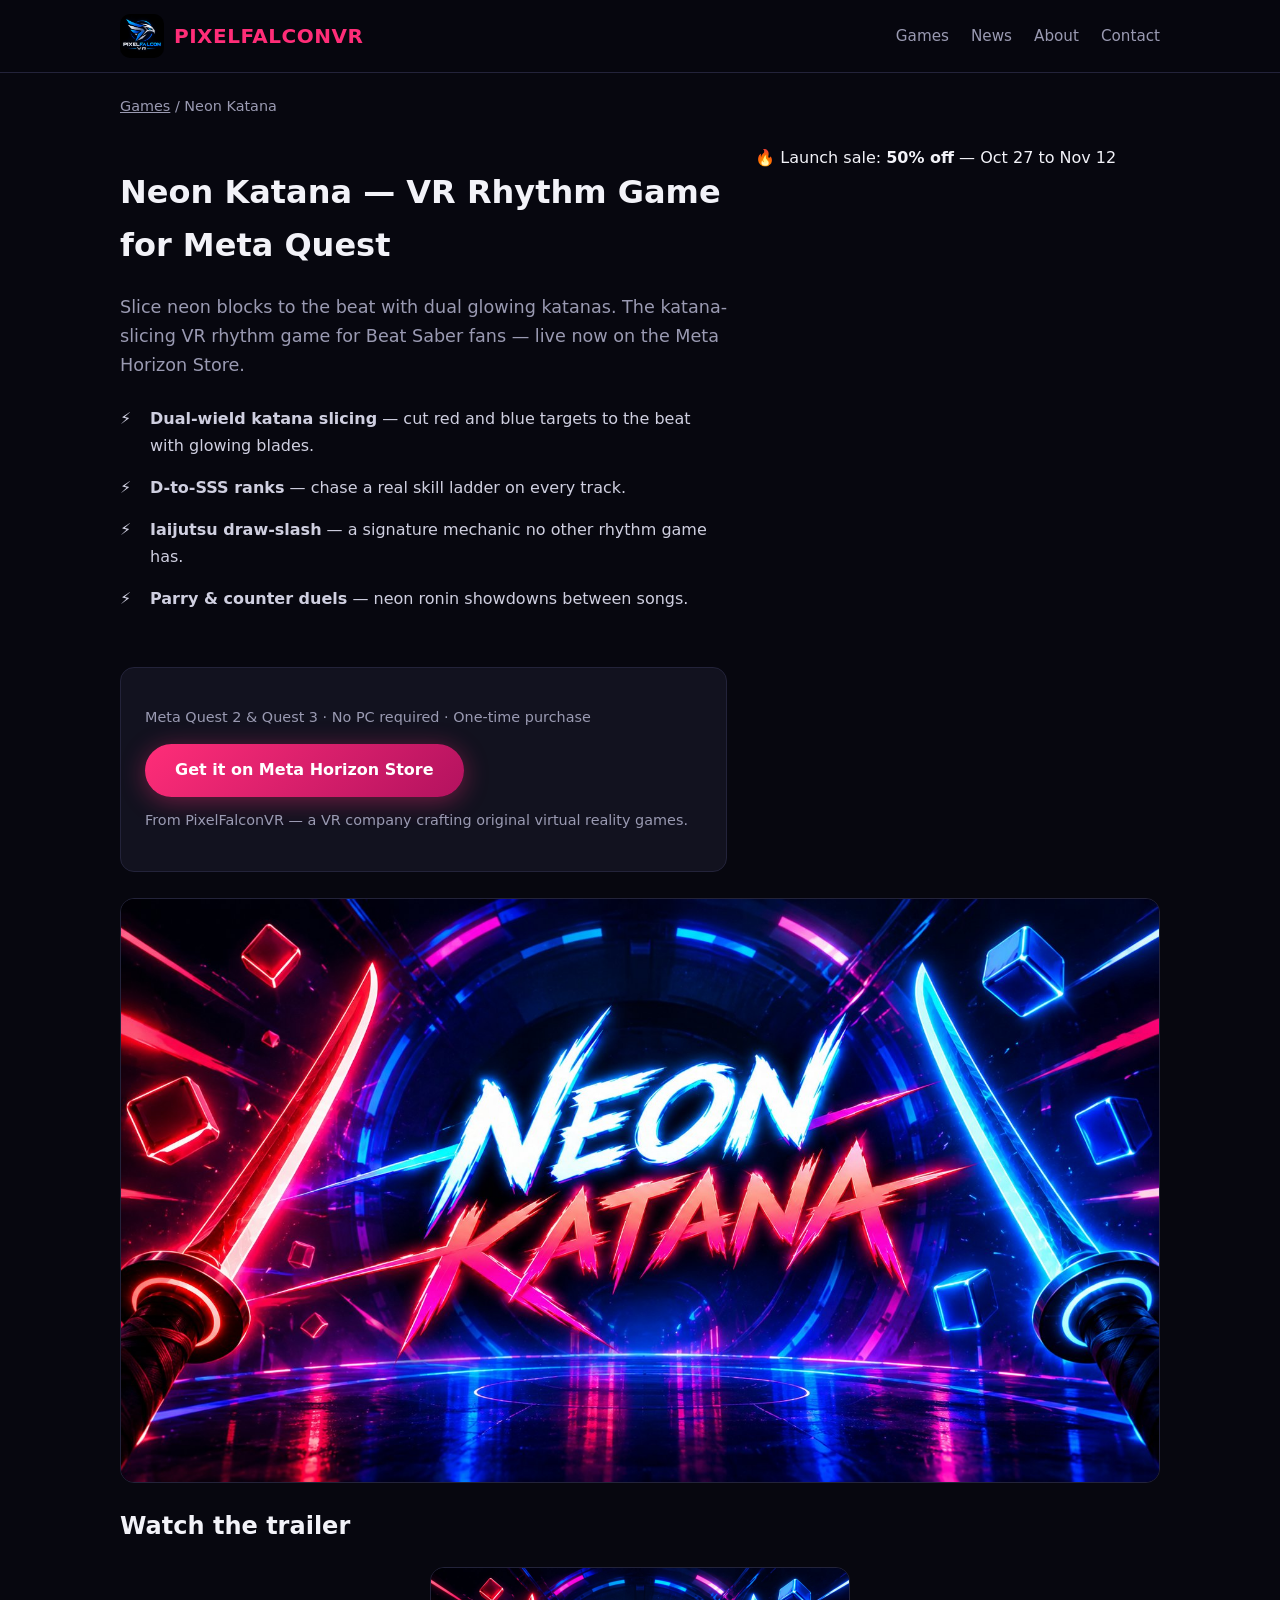
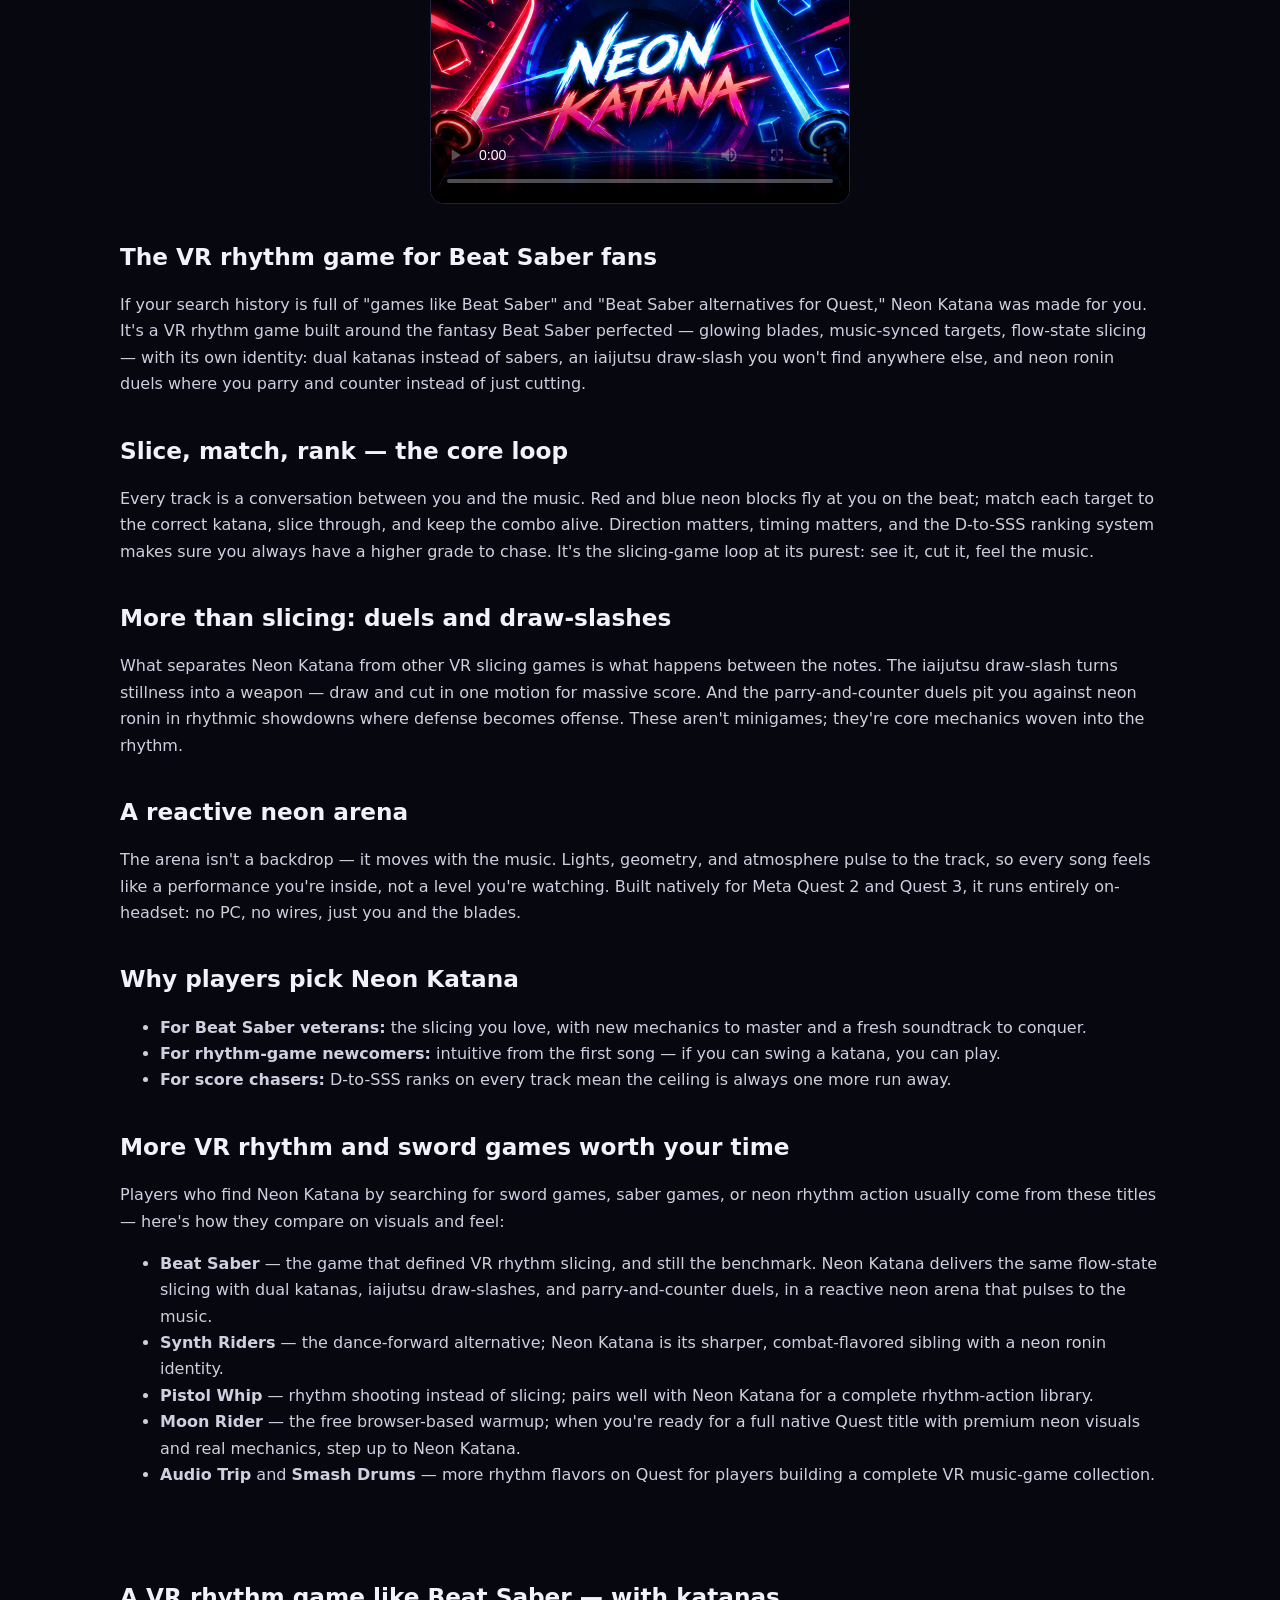
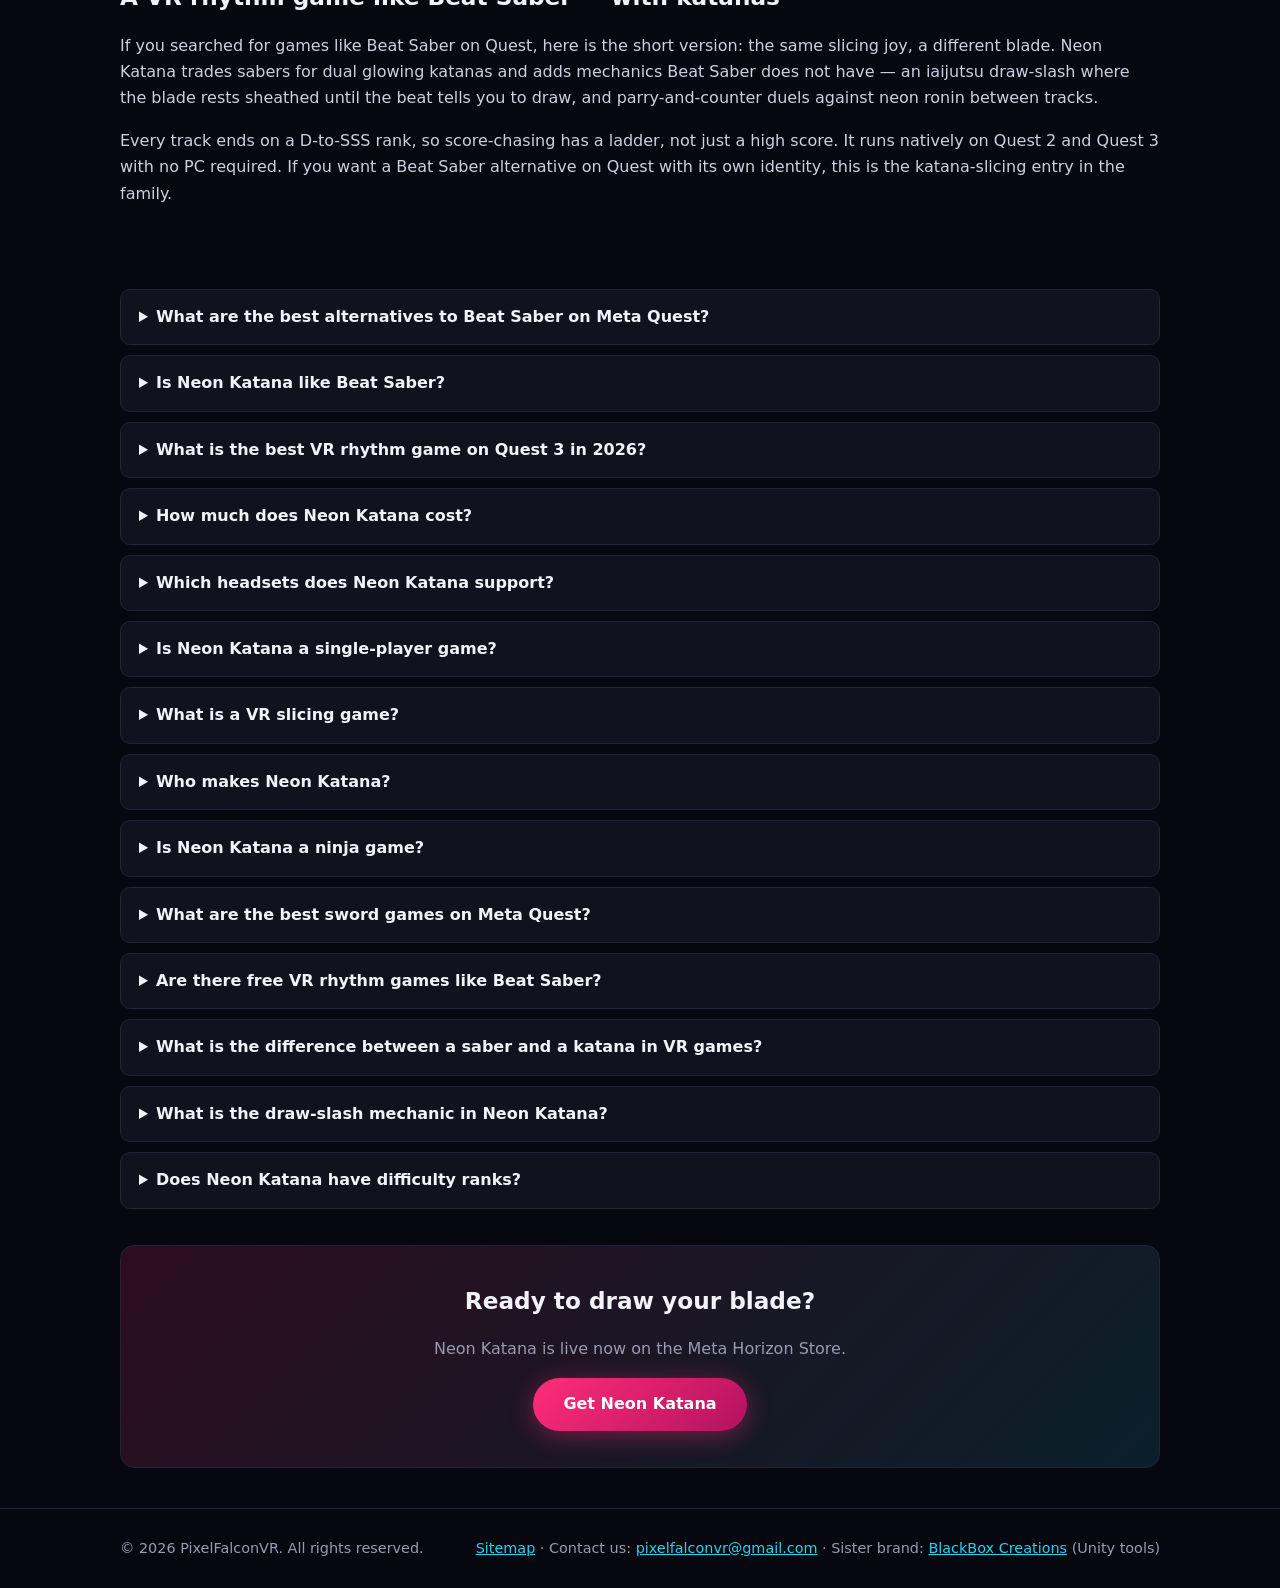
==== commit ac9ba994: "SEO content upgrades (no prices on game pages)" ====
--- a/neon-katana.html
+++ b/neon-katana.html
@@ -9,7 +9,7 @@
 <link rel="canonical" href="https://kashi45248-prog.github.io/PixelFalconVR/neon-katana.html">
 <link rel="icon" href="data:image/svg+xml,<svg xmlns='http://www.w3.org/2000/svg' viewBox='0 0 100 100'><text y='.9em' font-size='90'>🥷</text></svg>">
 <script type="application/ld+json">{"@context": "https://schema.org", "@type": "VideoGame", "name": "Neon Katana", "genre": ["VR rhythm game", "Music game"], "gamePlatform": ["Meta Quest 2", "Meta Quest 3"], "operatingSystem": "Meta Horizon OS", "applicationCategory": "Game", "description": "Slice neon blocks to the beat with dual glowing katanas in this VR rhythm game for Meta Quest.", "author": {"@type": "Organization", "name": "PixelFalconVR", "email": "pixelfalconvr@gmail.com"}, "url": "https://kashi45248-prog.github.io/PixelFalconVR/neon-katana.html", "trailer": {"@type": "VideoObject", "name": "Neon Katana — Official Trailer", "description": "Official trailer for Neon Katana, the VR rhythm game for Meta Quest. Slice neon blocks to the beat with dual katanas.", "thumbnailUrl": "https://kashi45248-prog.github.io/PixelFalconVR/images/neon-katana.png", "contentUrl": "https://kashi45248-prog.github.io/PixelFalconVR/images/neon-katana-trailer.mp4", "uploadDate": "2026-10-24"}}</script>
-<script type="application/ld+json">{"@context": "https://schema.org", "@type": "FAQPage", "mainEntity": [{"@type": "Question", "name": "What are the best alternatives to Beat Saber on Meta Quest?", "acceptedAnswer": {"@type": "Answer", "text": "The most-loved Beat Saber alternatives on Quest are Synth Riders, Pistol Whip, and Neon Katana. Neon Katana is the katana-slicing entry in the family: dual glowing blades, red/blue target matching, and a full D-to-SSS ranking system — built for players who want the slicing fantasy with its own mechanics like iaijutsu draw-slashes and parry-and-counter duels."}}, {"@type": "Question", "name": "Is Neon Katana like Beat Saber?", "acceptedAnswer": {"@type": "Answer", "text": "Yes — same genre, own identity. Like Beat Saber, you slice targets to the beat with glowing blades and chase high scores. Neon Katana adds its own systems: an iaijutsu draw-slash mechanic, neon ronin parry-and-counter duels, and D-to-SSS performance ranks across every track."}}, {"@type": "Question", "name": "What is the best VR rhythm game on Quest 3 in 2026?", "acceptedAnswer": {"@type": "Answer", "text": "Beat Saber remains the benchmark, with Synth Riders and Pistol Whip close behind. Neon Katana (2026) is the newest katana-slicing VR rhythm game built natively for Quest 2 and Quest 3 — worth a look if you want fresh tracks and mechanics in the slicing genre."}}, {"@type": "Question", "name": "How much does Neon Katana cost?", "acceptedAnswer": {"@type": "Answer", "text": "Neon Katana is a one-time purchase on the Meta Horizon Store — no subscription. Check the store page for current pricing."}}, {"@type": "Question", "name": "Which headsets does Neon Katana support?", "acceptedAnswer": {"@type": "Answer", "text": "Neon Katana is made for Meta Quest 2 and Meta Quest 3, running natively on the headset with no PC required."}}, {"@type": "Question", "name": "Is Neon Katana a single-player game?", "acceptedAnswer": {"@type": "Answer", "text": "Yes — Neon Katana is a single-player VR rhythm game focused on score-chasing: beat your best score on every track and climb from D to SSS rank."}}, {"@type": "Question", "name": "What is a VR slicing game?", "acceptedAnswer": {"@type": "Answer", "text": "A VR slicing game is a rhythm subgenre where you cut targets with bladed controllers in time to music — Beat Saber defined it, and Neon Katana carries the torch with dual katanas, directional slicing, and combo-driven scoring in a reactive neon arena."}}, {"@type": "Question", "name": "Who makes Neon Katana?", "acceptedAnswer": {"@type": "Answer", "text": "Neon Katana is developed by PixelFalconVR, a VR company crafting original virtual reality games. Contact: pixelfalconvr@gmail.com."}}, {"@type": "Question", "name": "Is Neon Katana a ninja game?", "acceptedAnswer": {"@type": "Answer", "text": "It's a neon ronin fantasy — think cyber-samurai, not ninja stealth. You play a blade-wielding ronin slicing through rhythm tracks and facing rival ronin in parry-and-counter duels, all in a glowing neon arena."}}, {"@type": "Question", "name": "What are the best sword games on Meta Quest?", "acceptedAnswer": {"@type": "Answer", "text": "For rhythm slicing: Beat Saber and Neon Katana (dual katanas). For VR sword combat: Blade & Sorcery. For music-driven blade action with a ranking ladder, Neon Katana's katana gameplay is built specifically for sword-game fans."}}, {"@type": "Question", "name": "Are there free VR rhythm games like Beat Saber?", "acceptedAnswer": {"@type": "Answer", "text": "Yes — Moon Rider is a free browser-based game in the Beat Saber style, playable in any VR headset browser. When you're ready for a full native Quest title with premium neon visuals and real mechanics, check the Meta Horizon Store for current pricing."}}, {"@type": "Question", "name": "What is the difference between a saber and a katana in VR games?", "acceptedAnswer": {"@type": "Answer", "text": "Mostly fantasy and feel: sabers (Beat Saber) are straight energy blades, while Neon Katana's curved katana blades come with iaijutsu draw-slash mechanics and a ronin theme. Same slicing joy, different flavor — many players own both."}}]}</script>
+<script type="application/ld+json">{"@context": "https://schema.org", "@type": "FAQPage", "mainEntity": [{"@type": "Question", "name": "What are the best alternatives to Beat Saber on Meta Quest?", "acceptedAnswer": {"@type": "Answer", "text": "The most-loved Beat Saber alternatives on Quest are Synth Riders, Pistol Whip, and Neon Katana. Neon Katana is the katana-slicing entry in the family: dual glowing blades, red/blue target matching, and a full D-to-SSS ranking system — built for players who want the slicing fantasy with its own mechanics like iaijutsu draw-slashes and parry-and-counter duels."}}, {"@type": "Question", "name": "Is Neon Katana like Beat Saber?", "acceptedAnswer": {"@type": "Answer", "text": "Yes — same genre, own identity. Like Beat Saber, you slice targets to the beat with glowing blades and chase high scores. Neon Katana adds its own systems: an iaijutsu draw-slash mechanic, neon ronin parry-and-counter duels, and D-to-SSS performance ranks across every track."}}, {"@type": "Question", "name": "What is the best VR rhythm game on Quest 3 in 2026?", "acceptedAnswer": {"@type": "Answer", "text": "Beat Saber remains the benchmark, with Synth Riders and Pistol Whip close behind. Neon Katana (2026) is the newest katana-slicing VR rhythm game built natively for Quest 2 and Quest 3 — worth a look if you want fresh tracks and mechanics in the slicing genre."}}, {"@type": "Question", "name": "How much does Neon Katana cost?", "acceptedAnswer": {"@type": "Answer", "text": "Neon Katana is a one-time purchase on the Meta Horizon Store — no subscription. Check the store page for current pricing."}}, {"@type": "Question", "name": "Which headsets does Neon Katana support?", "acceptedAnswer": {"@type": "Answer", "text": "Neon Katana is made for Meta Quest 2 and Meta Quest 3, running natively on the headset with no PC required."}}, {"@type": "Question", "name": "Is Neon Katana a single-player game?", "acceptedAnswer": {"@type": "Answer", "text": "Yes — Neon Katana is a single-player VR rhythm game focused on score-chasing: beat your best score on every track and climb from D to SSS rank."}}, {"@type": "Question", "name": "What is a VR slicing game?", "acceptedAnswer": {"@type": "Answer", "text": "A VR slicing game is a rhythm subgenre where you cut targets with bladed controllers in time to music — Beat Saber defined it, and Neon Katana carries the torch with dual katanas, directional slicing, and combo-driven scoring in a reactive neon arena."}}, {"@type": "Question", "name": "Who makes Neon Katana?", "acceptedAnswer": {"@type": "Answer", "text": "Neon Katana is developed by PixelFalconVR, a VR company crafting original virtual reality games. Contact: pixelfalconvr@gmail.com."}}, {"@type": "Question", "name": "Is Neon Katana a ninja game?", "acceptedAnswer": {"@type": "Answer", "text": "It's a neon ronin fantasy — think cyber-samurai, not ninja stealth. You play a blade-wielding ronin slicing through rhythm tracks and facing rival ronin in parry-and-counter duels, all in a glowing neon arena."}}, {"@type": "Question", "name": "What are the best sword games on Meta Quest?", "acceptedAnswer": {"@type": "Answer", "text": "For rhythm slicing: Beat Saber and Neon Katana (dual katanas). For VR sword combat: Blade & Sorcery. For music-driven blade action with a ranking ladder, Neon Katana's katana gameplay is built specifically for sword-game fans."}}, {"@type": "Question", "name": "Are there free VR rhythm games like Beat Saber?", "acceptedAnswer": {"@type": "Answer", "text": "Yes — Moon Rider is a free browser-based game in the Beat Saber style, playable in any VR headset browser. When you're ready for a full native Quest title with premium neon visuals and real mechanics, check the Meta Horizon Store for current pricing."}}, {"@type": "Question", "name": "What is the difference between a saber and a katana in VR games?", "acceptedAnswer": {"@type": "Answer", "text": "Mostly fantasy and feel: sabers (Beat Saber) are straight energy blades, while Neon Katana's curved katana blades come with iaijutsu draw-slash mechanics and a ronin theme. Same slicing joy, different flavor — many players own both."}}, {"@type": "Question", "name": "What is the draw-slash mechanic in Neon Katana?", "acceptedAnswer": {"@type": "Answer", "text": "Your katana rests sheathed until the beat tells you to draw. One clean motion — draw, cut, resheathe — replaces constant swinging, and timing the draw to the music is part of the score."}}, {"@type": "Question", "name": "Does Neon Katana have difficulty ranks?", "acceptedAnswer": {"@type": "Answer", "text": "Yes — every track ends with a performance rank from D to SSS, so you can chase higher ranks across the whole track list."}}]}</script>
 <meta property="og:image" content="https://kashi45248-prog.github.io/PixelFalconVR/images/neon-katana.png">
 <meta name="twitter:card" content="summary_large_image">
 <meta name="twitter:image" content="https://kashi45248-prog.github.io/PixelFalconVR/images/neon-katana.png">
@@ -78,6 +78,11 @@
 <li><b>Audio Trip</b> and <b>Smash Drums</b> — more rhythm flavors on Quest for players building a complete VR music-game collection.</li>
 </ul>
 
+<section class="block" id="like-beat-saber">
+<h2 class="sec">A VR rhythm game like Beat Saber — with katanas</h2>
+<p>If you searched for games like Beat Saber on Quest, here is the short version: the same slicing joy, a different blade. Neon Katana trades sabers for dual glowing katanas and adds mechanics Beat Saber does not have — an iaijutsu draw-slash where the blade rests sheathed until the beat tells you to draw, and parry-and-counter duels against neon ronin between tracks.</p>
+<p>Every track ends on a D-to-SSS rank, so score-chasing has a ladder, not just a high score. It runs natively on Quest 2 and Quest 3 with no PC required. If you want a Beat Saber alternative on Quest with its own identity, this is the katana-slicing entry in the family.</p>
+</section>
 <div class="faq">
 <details><summary>What are the best alternatives to Beat Saber on Meta Quest?</summary><p>The most-loved Beat Saber alternatives on Quest are Synth Riders, Pistol Whip, and Neon Katana. Neon Katana is the katana-slicing entry in the family: dual glowing blades, red/blue target matching, and a full D-to-SSS ranking system — built for players who want the slicing fantasy with its own mechanics like iaijutsu draw-slashes and parry-and-counter duels.</p></details>
 <details><summary>Is Neon Katana like Beat Saber?</summary><p>Yes — same genre, own identity. Like Beat Saber, you slice targets to the beat with glowing blades and chase high scores. Neon Katana adds its own systems: an iaijutsu draw-slash mechanic, neon ronin parry-and-counter duels, and D-to-SSS performance ranks across every track.</p></details>
@@ -91,6 +96,8 @@
 <details><summary>What are the best sword games on Meta Quest?</summary><p>For rhythm slicing: Beat Saber and Neon Katana (dual katanas). For VR sword combat: Blade &amp; Sorcery. For music-driven blade action with a ranking ladder, Neon Katana's katana gameplay is built specifically for sword-game fans.</p></details>
 <details><summary>Are there free VR rhythm games like Beat Saber?</summary><p>Yes — Moon Rider is a free browser-based game in the Beat Saber style, playable in any VR headset browser. When you're ready for a full native Quest title with premium neon visuals and real mechanics, check the Meta Horizon Store for current pricing.</p></details>
 <details><summary>What is the difference between a saber and a katana in VR games?</summary><p>Mostly fantasy and feel: sabers (Beat Saber) are straight energy blades, while Neon Katana's curved katana blades come with iaijutsu draw-slash mechanics and a ronin theme. Same slicing joy, different flavor — many players own both.</p></details>
+<details><summary>What is the draw-slash mechanic in Neon Katana?</summary><p>Your katana rests sheathed until the beat tells you to draw. One clean motion — draw, cut, resheathe — replaces constant swinging, and timing the draw to the music is part of the score.</p></details>
+<details><summary>Does Neon Katana have difficulty ranks?</summary><p>Yes — every track ends with a performance rank from D to SSS, so you can chase higher ranks across the whole track list.</p></details>
 </div>
 
 <div class="cta-band">
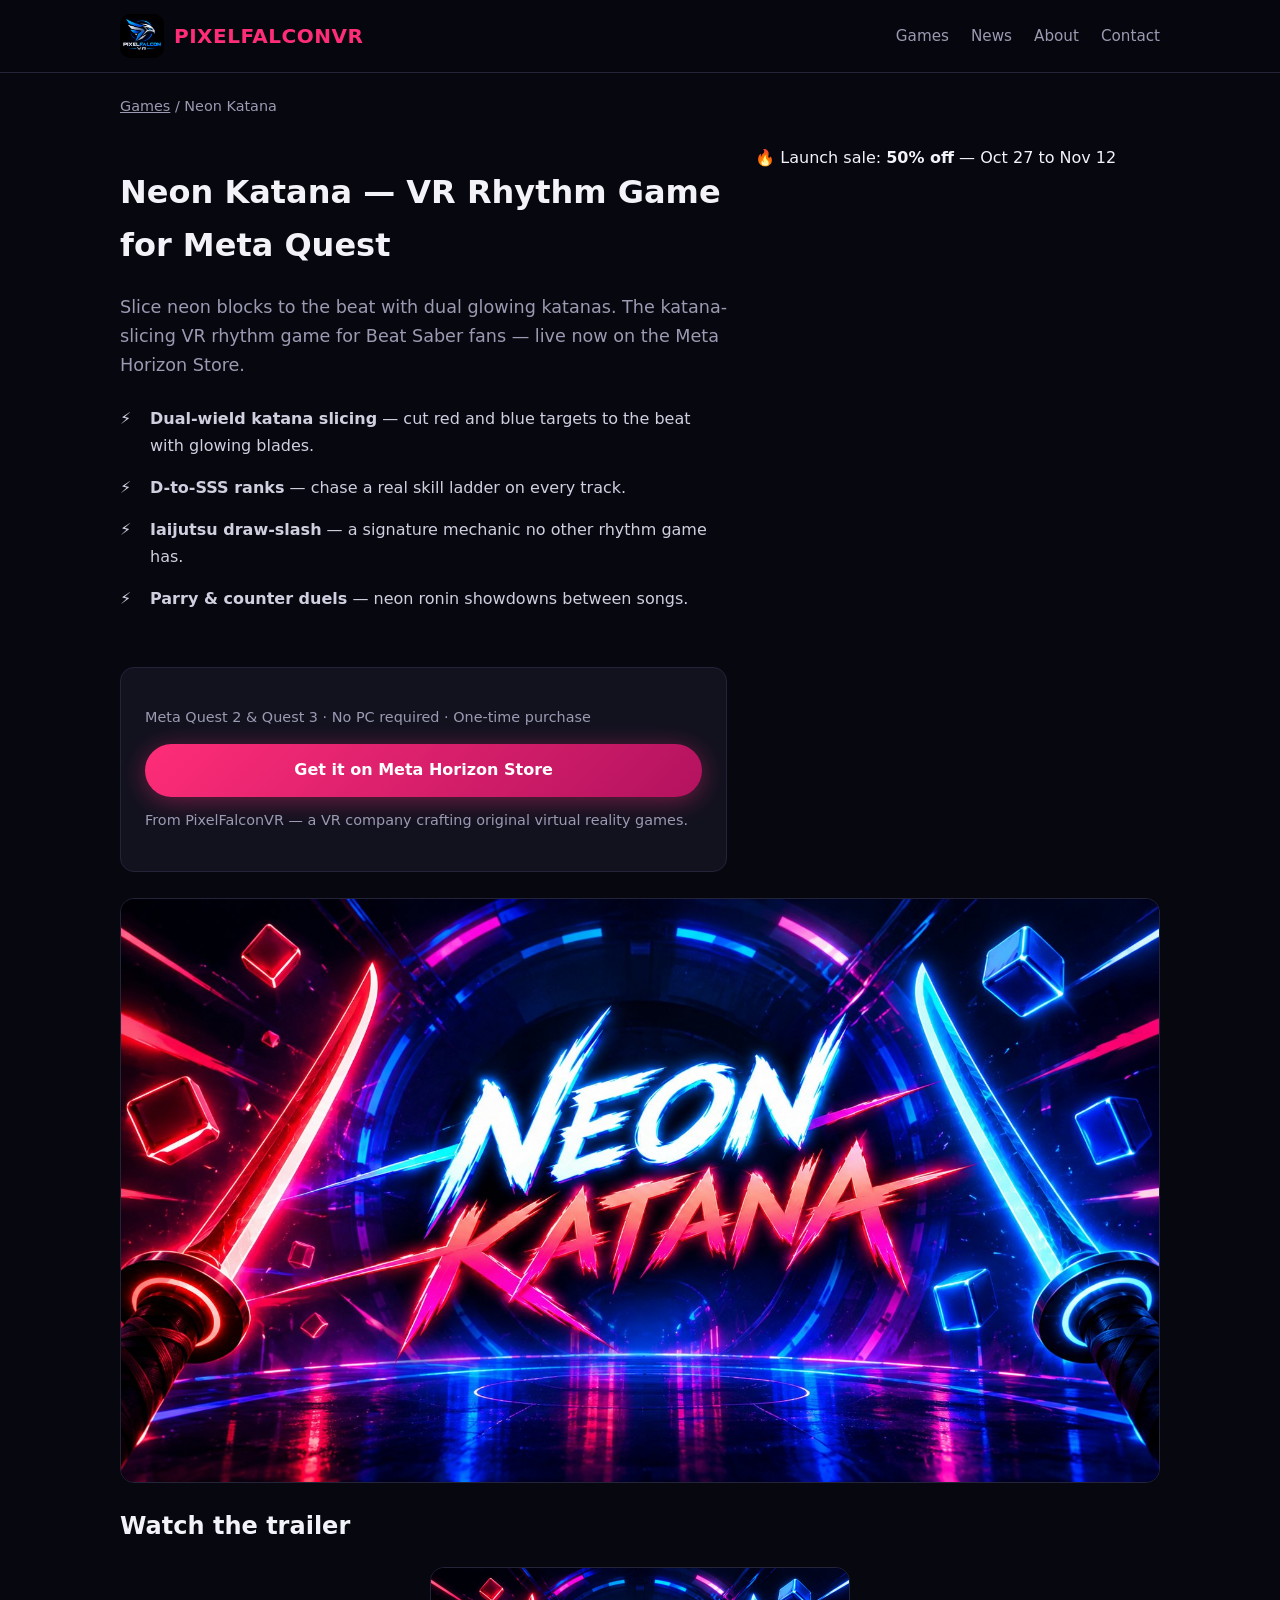
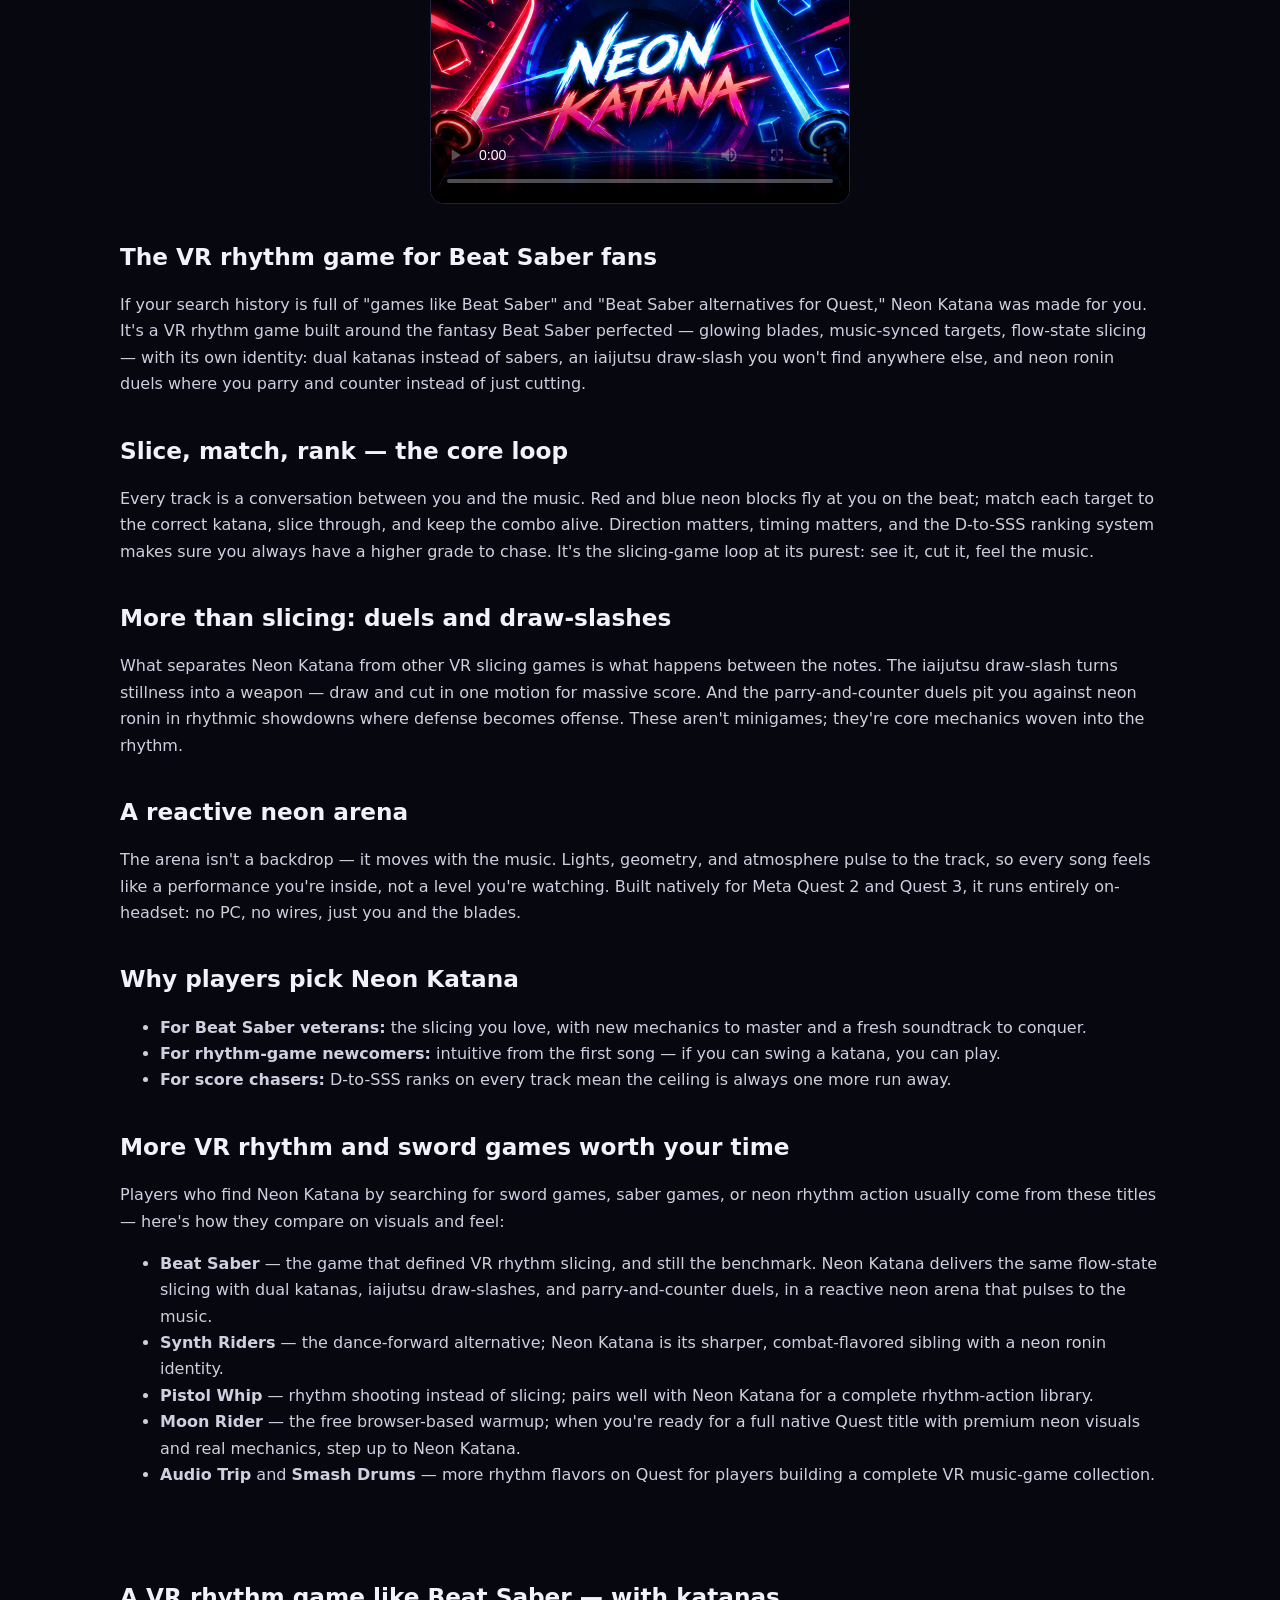
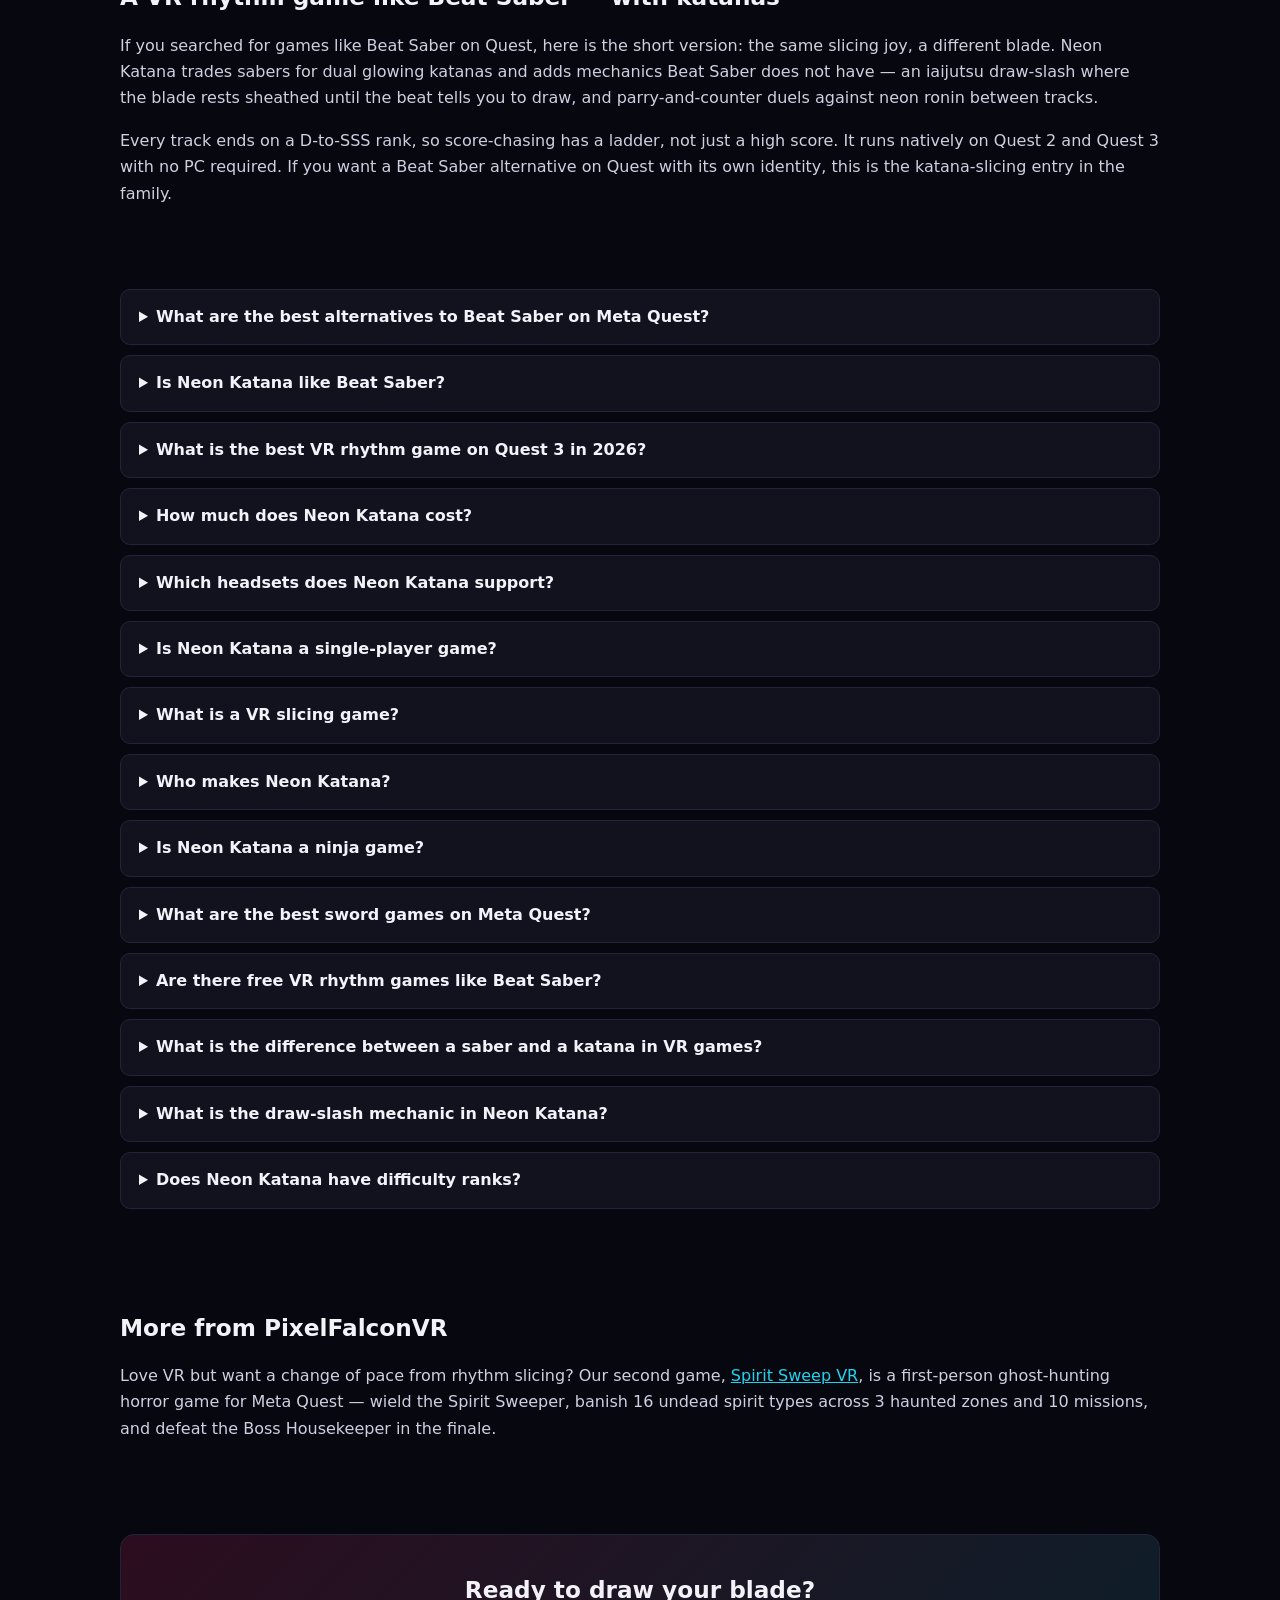
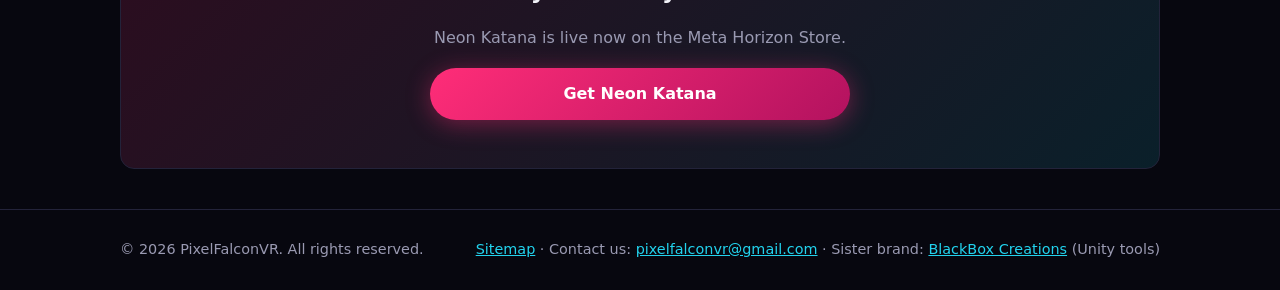
==== commit 594da94f: "SEO: Spirit Sweep homepage section, 5 guide pages, meta/schema fixes" ====
--- a/neon-katana.html
+++ b/neon-katana.html
@@ -4,13 +4,15 @@
 <meta charset="UTF-8">
 <meta name="viewport" content="width=device-width, initial-scale=1.0">
 <title>Neon Katana – VR Rhythm Game for Meta Quest | PixelFalconVR</title>
-<meta name="description" content="Neon Katana is a VR rhythm game for Meta Quest: slice neon blocks to the beat with dual glowing katanas. A must-play for Beat Saber fans. Live now — 50% launch sale Oct 27–Nov 12.">
+<meta name="description" content="Neon Katana is a VR rhythm game for Meta Quest: slice neon blocks to the beat with dual glowing katanas. A must-play for Beat Saber fans. Live now on the Meta Horizon Store.">
 <link rel="stylesheet" href="styles.css">
 <link rel="canonical" href="https://kashi45248-prog.github.io/PixelFalconVR/neon-katana.html">
 <link rel="icon" href="data:image/svg+xml,<svg xmlns='http://www.w3.org/2000/svg' viewBox='0 0 100 100'><text y='.9em' font-size='90'>🥷</text></svg>">
 <script type="application/ld+json">{"@context": "https://schema.org", "@type": "VideoGame", "name": "Neon Katana", "genre": ["VR rhythm game", "Music game"], "gamePlatform": ["Meta Quest 2", "Meta Quest 3"], "operatingSystem": "Meta Horizon OS", "applicationCategory": "Game", "description": "Slice neon blocks to the beat with dual glowing katanas in this VR rhythm game for Meta Quest.", "author": {"@type": "Organization", "name": "PixelFalconVR", "email": "pixelfalconvr@gmail.com"}, "url": "https://kashi45248-prog.github.io/PixelFalconVR/neon-katana.html", "trailer": {"@type": "VideoObject", "name": "Neon Katana — Official Trailer", "description": "Official trailer for Neon Katana, the VR rhythm game for Meta Quest. Slice neon blocks to the beat with dual katanas.", "thumbnailUrl": "https://kashi45248-prog.github.io/PixelFalconVR/images/neon-katana.png", "contentUrl": "https://kashi45248-prog.github.io/PixelFalconVR/images/neon-katana-trailer.mp4", "uploadDate": "2026-10-24"}}</script>
 <script type="application/ld+json">{"@context": "https://schema.org", "@type": "FAQPage", "mainEntity": [{"@type": "Question", "name": "What are the best alternatives to Beat Saber on Meta Quest?", "acceptedAnswer": {"@type": "Answer", "text": "The most-loved Beat Saber alternatives on Quest are Synth Riders, Pistol Whip, and Neon Katana. Neon Katana is the katana-slicing entry in the family: dual glowing blades, red/blue target matching, and a full D-to-SSS ranking system — built for players who want the slicing fantasy with its own mechanics like iaijutsu draw-slashes and parry-and-counter duels."}}, {"@type": "Question", "name": "Is Neon Katana like Beat Saber?", "acceptedAnswer": {"@type": "Answer", "text": "Yes — same genre, own identity. Like Beat Saber, you slice targets to the beat with glowing blades and chase high scores. Neon Katana adds its own systems: an iaijutsu draw-slash mechanic, neon ronin parry-and-counter duels, and D-to-SSS performance ranks across every track."}}, {"@type": "Question", "name": "What is the best VR rhythm game on Quest 3 in 2026?", "acceptedAnswer": {"@type": "Answer", "text": "Beat Saber remains the benchmark, with Synth Riders and Pistol Whip close behind. Neon Katana (2026) is the newest katana-slicing VR rhythm game built natively for Quest 2 and Quest 3 — worth a look if you want fresh tracks and mechanics in the slicing genre."}}, {"@type": "Question", "name": "How much does Neon Katana cost?", "acceptedAnswer": {"@type": "Answer", "text": "Neon Katana is a one-time purchase on the Meta Horizon Store — no subscription. Check the store page for current pricing."}}, {"@type": "Question", "name": "Which headsets does Neon Katana support?", "acceptedAnswer": {"@type": "Answer", "text": "Neon Katana is made for Meta Quest 2 and Meta Quest 3, running natively on the headset with no PC required."}}, {"@type": "Question", "name": "Is Neon Katana a single-player game?", "acceptedAnswer": {"@type": "Answer", "text": "Yes — Neon Katana is a single-player VR rhythm game focused on score-chasing: beat your best score on every track and climb from D to SSS rank."}}, {"@type": "Question", "name": "What is a VR slicing game?", "acceptedAnswer": {"@type": "Answer", "text": "A VR slicing game is a rhythm subgenre where you cut targets with bladed controllers in time to music — Beat Saber defined it, and Neon Katana carries the torch with dual katanas, directional slicing, and combo-driven scoring in a reactive neon arena."}}, {"@type": "Question", "name": "Who makes Neon Katana?", "acceptedAnswer": {"@type": "Answer", "text": "Neon Katana is developed by PixelFalconVR, a VR company crafting original virtual reality games. Contact: pixelfalconvr@gmail.com."}}, {"@type": "Question", "name": "Is Neon Katana a ninja game?", "acceptedAnswer": {"@type": "Answer", "text": "It's a neon ronin fantasy — think cyber-samurai, not ninja stealth. You play a blade-wielding ronin slicing through rhythm tracks and facing rival ronin in parry-and-counter duels, all in a glowing neon arena."}}, {"@type": "Question", "name": "What are the best sword games on Meta Quest?", "acceptedAnswer": {"@type": "Answer", "text": "For rhythm slicing: Beat Saber and Neon Katana (dual katanas). For VR sword combat: Blade & Sorcery. For music-driven blade action with a ranking ladder, Neon Katana's katana gameplay is built specifically for sword-game fans."}}, {"@type": "Question", "name": "Are there free VR rhythm games like Beat Saber?", "acceptedAnswer": {"@type": "Answer", "text": "Yes — Moon Rider is a free browser-based game in the Beat Saber style, playable in any VR headset browser. When you're ready for a full native Quest title with premium neon visuals and real mechanics, check the Meta Horizon Store for current pricing."}}, {"@type": "Question", "name": "What is the difference between a saber and a katana in VR games?", "acceptedAnswer": {"@type": "Answer", "text": "Mostly fantasy and feel: sabers (Beat Saber) are straight energy blades, while Neon Katana's curved katana blades come with iaijutsu draw-slash mechanics and a ronin theme. Same slicing joy, different flavor — many players own both."}}, {"@type": "Question", "name": "What is the draw-slash mechanic in Neon Katana?", "acceptedAnswer": {"@type": "Answer", "text": "Your katana rests sheathed until the beat tells you to draw. One clean motion — draw, cut, resheathe — replaces constant swinging, and timing the draw to the music is part of the score."}}, {"@type": "Question", "name": "Does Neon Katana have difficulty ranks?", "acceptedAnswer": {"@type": "Answer", "text": "Yes — every track ends with a performance rank from D to SSS, so you can chase higher ranks across the whole track list."}}]}</script>
 <meta property="og:image" content="https://kashi45248-prog.github.io/PixelFalconVR/images/neon-katana.png">
+<meta property="og:title" content="Neon Katana – VR Rhythm Game for Meta Quest | PixelFalconVR">
+<meta property="og:description" content="Neon Katana is a VR rhythm game for Meta Quest: slice neon blocks to the beat with dual glowing katanas. A must-play for Beat Saber fans. Live now on the Meta Horizon Store.">
 <meta name="twitter:card" content="summary_large_image">
 <meta name="twitter:image" content="https://kashi45248-prog.github.io/PixelFalconVR/images/neon-katana.png">
 </head>
@@ -100,6 +102,11 @@
 <details><summary>Does Neon Katana have difficulty ranks?</summary><p>Yes — every track ends with a performance rank from D to SSS, so you can chase higher ranks across the whole track list.</p></details>
 </div>
 
+<section class="block" id="more-from-pixelfalconvr">
+<h2 class="sec">More from PixelFalconVR</h2>
+<p>Love VR but want a change of pace from rhythm slicing? Our second game, <a href="spirit-sweep.html">Spirit Sweep VR</a>, is a first-person ghost-hunting horror game for Meta Quest — wield the Spirit Sweeper, banish 16 undead spirit types across 3 haunted zones and 10 missions, and defeat the Boss Housekeeper in the finale.</p>
+</section>
+
 <div class="cta-band">
 <h2>Ready to draw your blade?</h2>
 <p style="color:var(--muted)">Neon Katana is live now on the Meta Horizon Store.</p>
--- a/styles.css
+++ b/styles.css
@@ -22,6 +22,11 @@
 .btn{display:inline-block;background:linear-gradient(135deg,var(--neon),#b3125f);color:#fff;text-decoration:none;padding:13px 30px;border-radius:999px;font-weight:700;box-shadow:0 4px 24px rgba(255,45,120,.4)}
 .btn:hover{filter:brightness(1.1)}
 .btn.ghost{background:transparent;border:1px solid var(--line);box-shadow:none;color:var(--text);margin-left:10px}
+/* Stacked buttons in buybox/cta-band must never share a line box: inline-block
+   buttons wrapped to a second line with no margin, so their glow and edges
+   merged into an overlap on desktop. Block layout gives them real gaps. */
+.buybox .btn{display:block;text-align:center;margin:12px 0}
+.cta-band .btn{display:block;text-align:center;margin:12px auto;max-width:420px}
 section.block{padding:40px 0}
 h2.sec{font-size:1.6rem;margin:0 0 8px}
 p.lead{color:var(--muted);margin:0 0 24px}
@@ -64,3 +69,23 @@
 .feats{list-style:none;padding:0;margin:18px 0}
 .feats li{padding:8px 0 8px 30px;position:relative;color:#cfcfe0}
 .feats li::before{content:"⚡";position:absolute;left:0}
+
+/* Featured-games carousel (homepage #games section only) */
+.carousel{position:relative}
+.carousel-track{display:flex;gap:20px;overflow-x:auto;scroll-snap-type:x mandatory;-webkit-overflow-scrolling:touch;scrollbar-width:none;padding:4px 2px}
+.carousel-track::-webkit-scrollbar{display:none}
+.carousel-track .card{flex:0 0 100%;scroll-snap-align:start}
+@media(min-width:801px){
+  .carousel-track .card{flex-basis:calc(50% - 10px)}
+}
+.carousel-arrow{position:absolute;top:50%;transform:translateY(-50%);z-index:2;width:44px;height:44px;border-radius:50%;border:1px solid var(--line);background:rgba(18,18,31,.92);color:var(--text);font-size:1.5rem;line-height:1;cursor:pointer}
+.carousel-arrow.prev{left:-8px}
+.carousel-arrow.next{right:-8px}
+.carousel-arrow:hover{border-color:var(--neon);color:var(--neon)}
+.carousel-arrow:disabled{opacity:.35;cursor:default}
+.carousel-arrow:disabled:hover{border-color:var(--line);color:var(--text)}
+.carousel.single-page .carousel-arrow{display:none}
+.carousel-dots{display:flex;justify-content:center;gap:8px;margin-top:16px}
+.carousel-dots.hidden{display:none}
+.carousel-dots button{width:10px;height:10px;padding:0;border-radius:50%;border:1px solid var(--line);background:transparent;cursor:pointer}
+.carousel-dots button.active{background:var(--neon);border-color:var(--neon)}
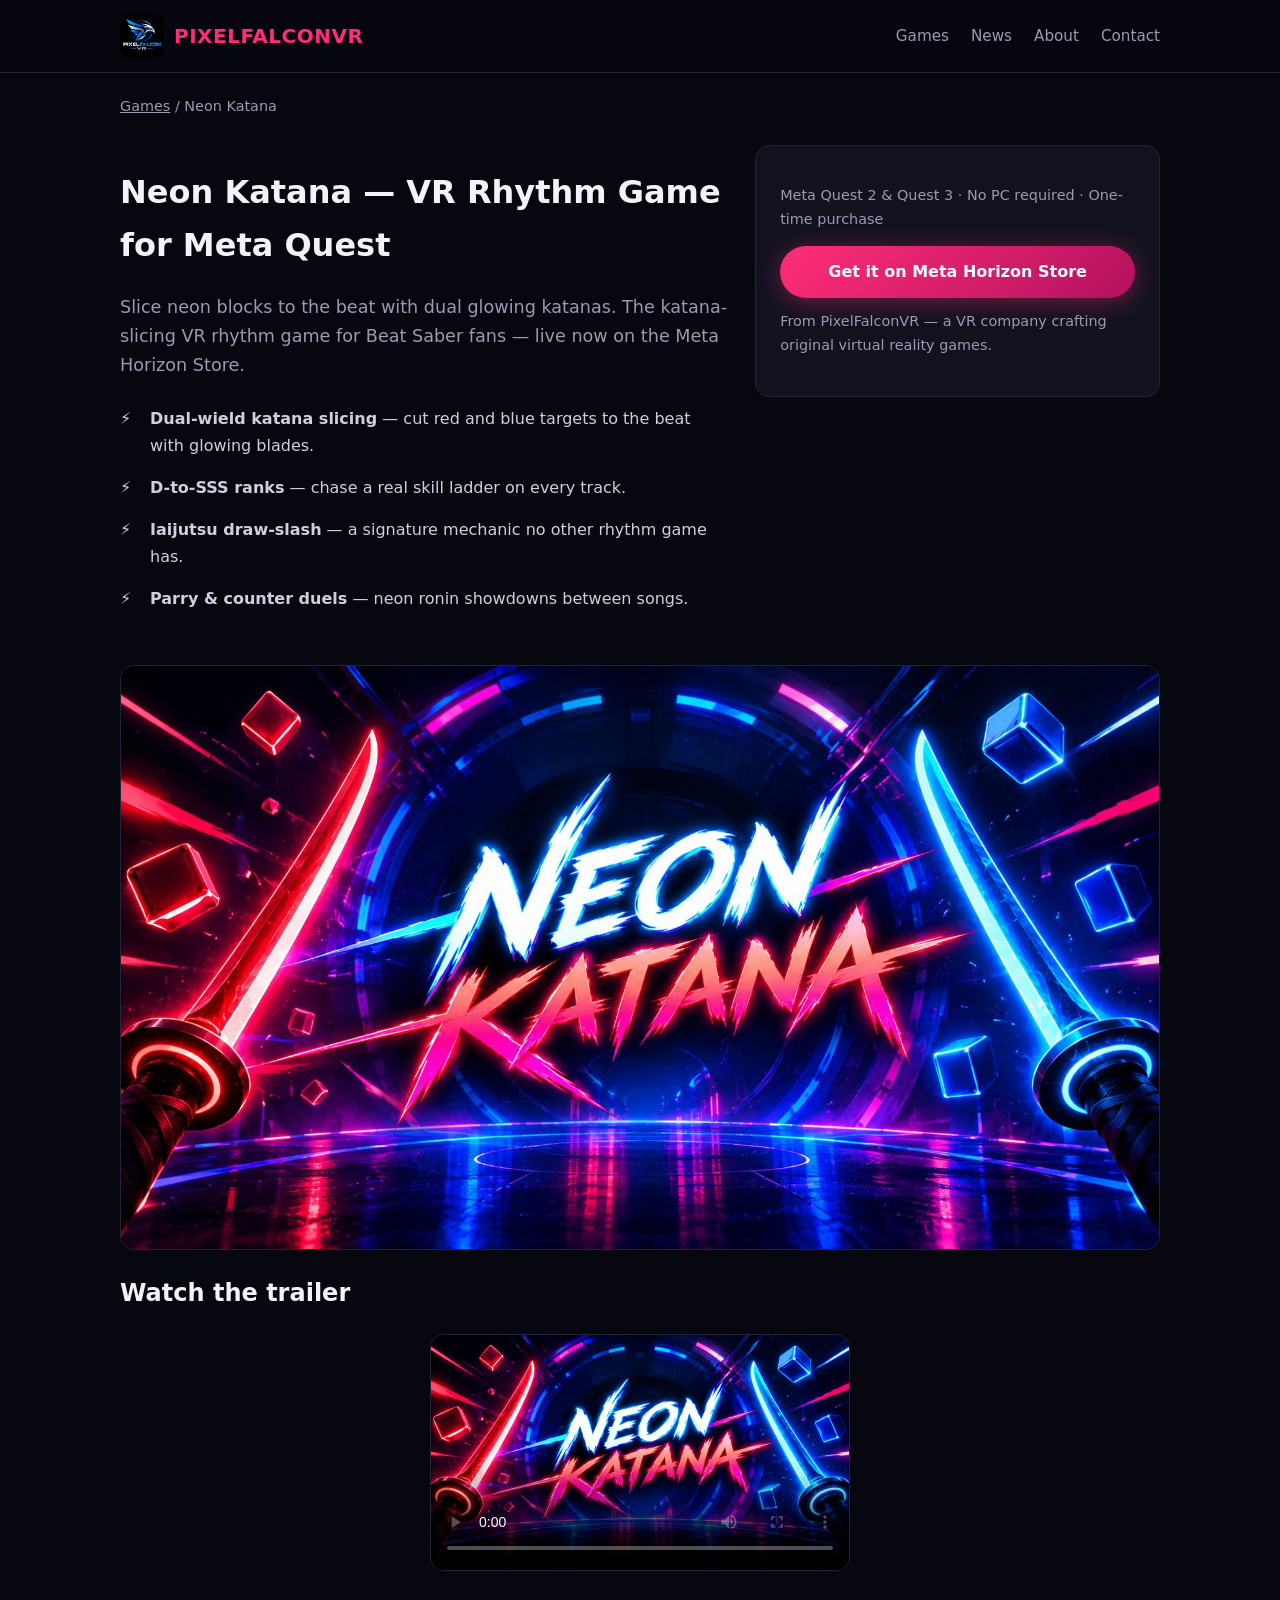
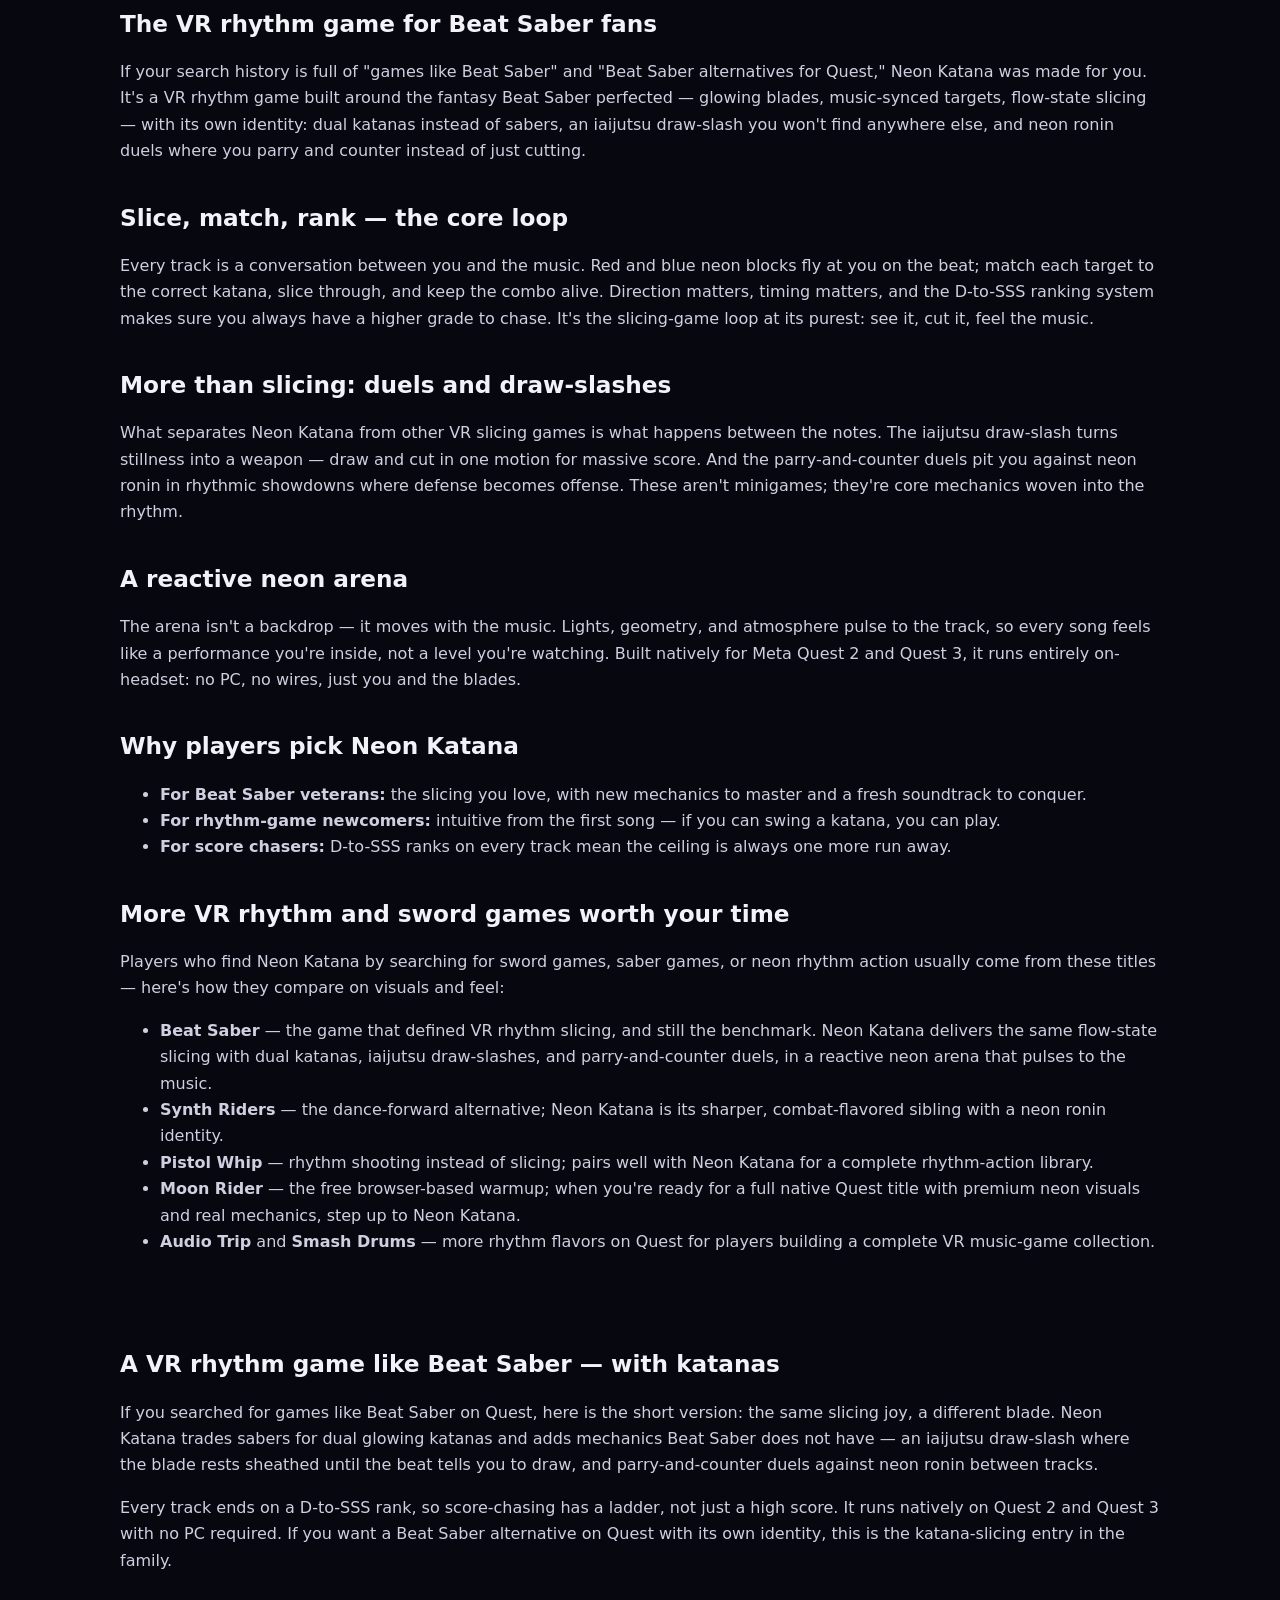
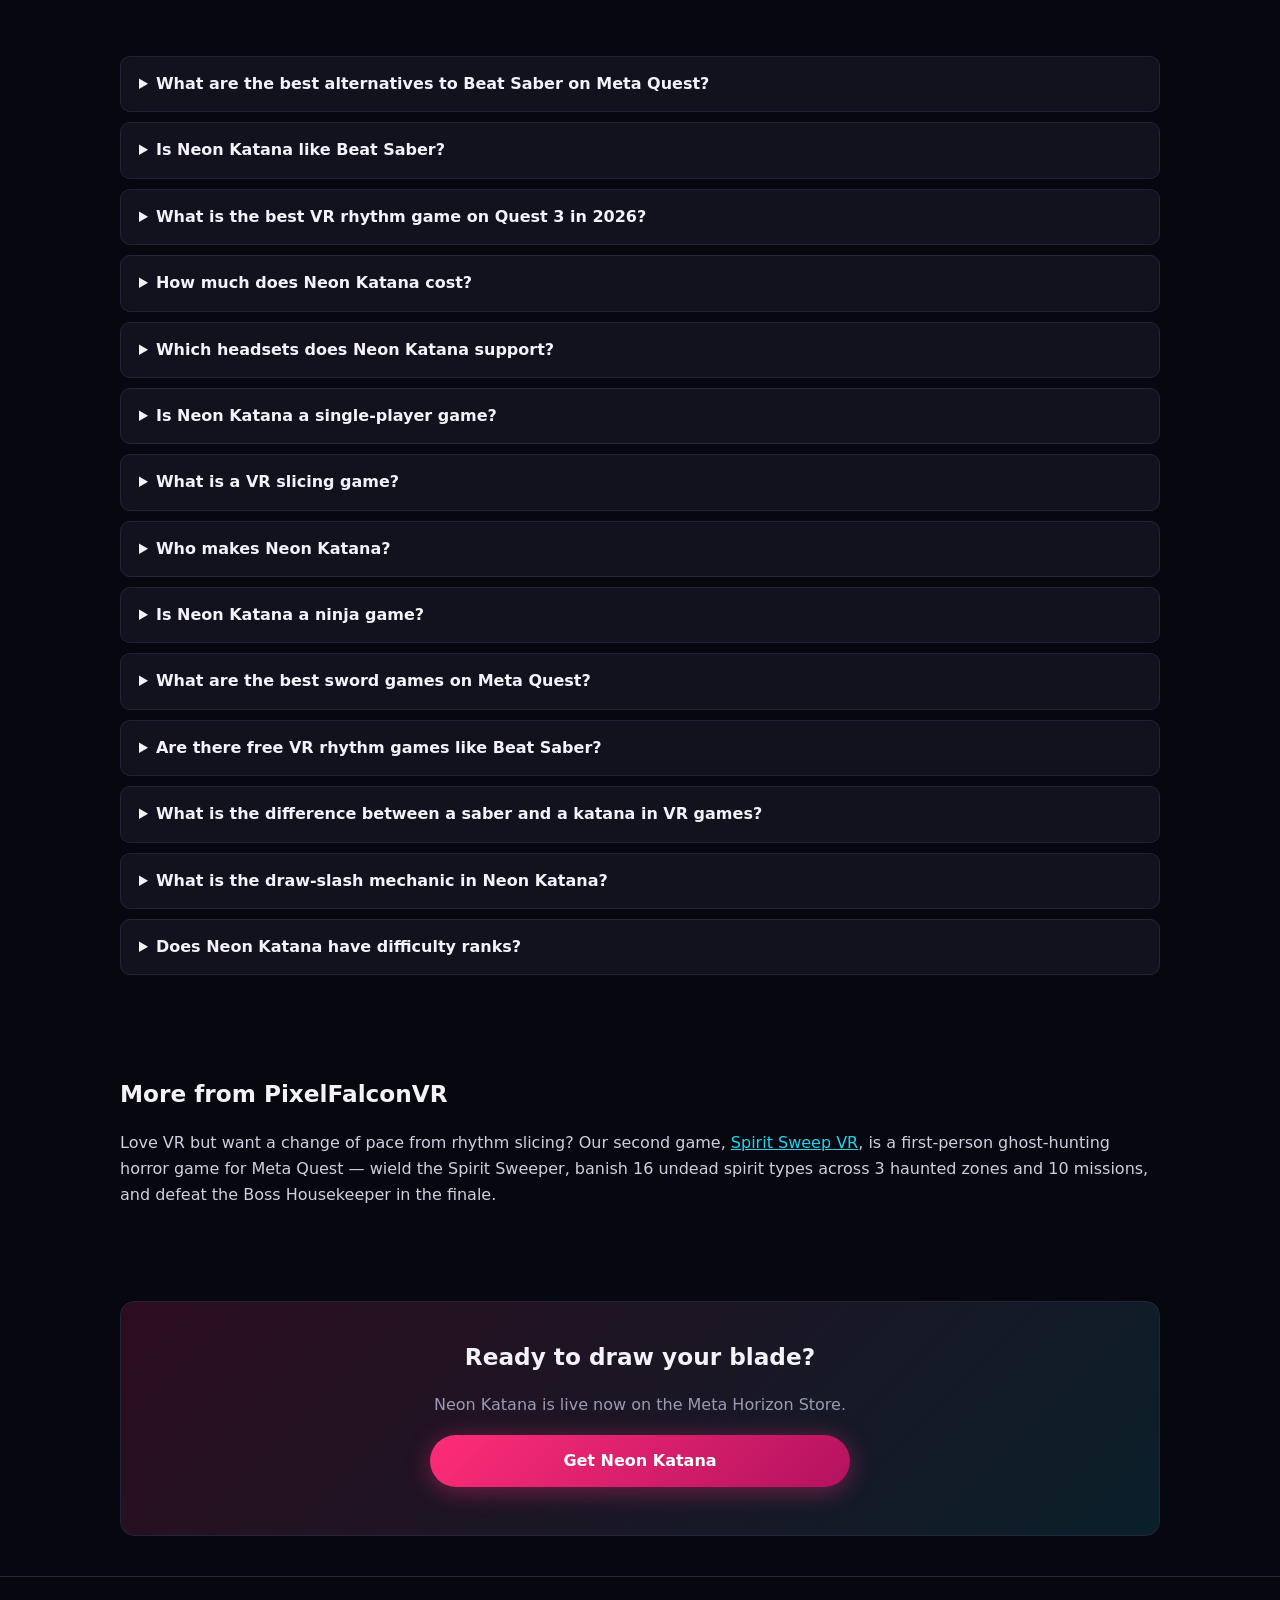
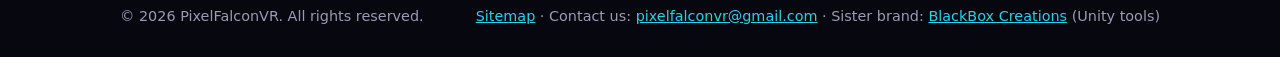
==== commit 32149df7: "Remove expired Neon Katana sale banner" ====
--- a/neon-katana.html
+++ b/neon-katana.html
@@ -8,7 +8,7 @@
 <link rel="stylesheet" href="styles.css">
 <link rel="canonical" href="https://kashi45248-prog.github.io/PixelFalconVR/neon-katana.html">
 <link rel="icon" href="data:image/svg+xml,<svg xmlns='http://www.w3.org/2000/svg' viewBox='0 0 100 100'><text y='.9em' font-size='90'>🥷</text></svg>">
-<script type="application/ld+json">{"@context": "https://schema.org", "@type": "VideoGame", "name": "Neon Katana", "genre": ["VR rhythm game", "Music game"], "gamePlatform": ["Meta Quest 2", "Meta Quest 3"], "operatingSystem": "Meta Horizon OS", "applicationCategory": "Game", "description": "Slice neon blocks to the beat with dual glowing katanas in this VR rhythm game for Meta Quest.", "author": {"@type": "Organization", "name": "PixelFalconVR", "email": "pixelfalconvr@gmail.com"}, "url": "https://kashi45248-prog.github.io/PixelFalconVR/neon-katana.html", "trailer": {"@type": "VideoObject", "name": "Neon Katana — Official Trailer", "description": "Official trailer for Neon Katana, the VR rhythm game for Meta Quest. Slice neon blocks to the beat with dual katanas.", "thumbnailUrl": "https://kashi45248-prog.github.io/PixelFalconVR/images/neon-katana.png", "contentUrl": "https://kashi45248-prog.github.io/PixelFalconVR/images/neon-katana-trailer.mp4", "uploadDate": "2026-10-24"}}</script>
+<script type="application/ld+json">{"@context": "https://schema.org", "@type": "VideoGame", "name": "Neon Katana", "genre": ["VR rhythm game", "Music game"], "gamePlatform": ["Meta Quest 2", "Meta Quest 3"], "operatingSystem": "Meta Horizon OS", "applicationCategory": "Game", "description": "Slice neon blocks to the beat with dual glowing katanas in this VR rhythm game for Meta Quest.", "author": {"@type": "Organization", "name": "PixelFalconVR", "email": "pixelfalconvr@gmail.com"}, "url": "https://kashi45248-prog.github.io/PixelFalconVR/neon-katana.html", "trailer": {"@type": "VideoObject", "name": "Neon Katana — Official Trailer", "description": "Official trailer for Neon Katana, the VR rhythm game for Meta Quest. Slice neon blocks to the beat with dual katanas.", "thumbnailUrl": "https://kashi45248-prog.github.io/PixelFalconVR/images/neon-katana.png", "contentUrl": "https://kashi45248-prog.github.io/PixelFalconVR/images/neon-katana-trailer.mp4", "uploadDate": "2026-10-24T12:00:00+05:00"}}</script>
 <script type="application/ld+json">{"@context": "https://schema.org", "@type": "FAQPage", "mainEntity": [{"@type": "Question", "name": "What are the best alternatives to Beat Saber on Meta Quest?", "acceptedAnswer": {"@type": "Answer", "text": "The most-loved Beat Saber alternatives on Quest are Synth Riders, Pistol Whip, and Neon Katana. Neon Katana is the katana-slicing entry in the family: dual glowing blades, red/blue target matching, and a full D-to-SSS ranking system — built for players who want the slicing fantasy with its own mechanics like iaijutsu draw-slashes and parry-and-counter duels."}}, {"@type": "Question", "name": "Is Neon Katana like Beat Saber?", "acceptedAnswer": {"@type": "Answer", "text": "Yes — same genre, own identity. Like Beat Saber, you slice targets to the beat with glowing blades and chase high scores. Neon Katana adds its own systems: an iaijutsu draw-slash mechanic, neon ronin parry-and-counter duels, and D-to-SSS performance ranks across every track."}}, {"@type": "Question", "name": "What is the best VR rhythm game on Quest 3 in 2026?", "acceptedAnswer": {"@type": "Answer", "text": "Beat Saber remains the benchmark, with Synth Riders and Pistol Whip close behind. Neon Katana (2026) is the newest katana-slicing VR rhythm game built natively for Quest 2 and Quest 3 — worth a look if you want fresh tracks and mechanics in the slicing genre."}}, {"@type": "Question", "name": "How much does Neon Katana cost?", "acceptedAnswer": {"@type": "Answer", "text": "Neon Katana is a one-time purchase on the Meta Horizon Store — no subscription. Check the store page for current pricing."}}, {"@type": "Question", "name": "Which headsets does Neon Katana support?", "acceptedAnswer": {"@type": "Answer", "text": "Neon Katana is made for Meta Quest 2 and Meta Quest 3, running natively on the headset with no PC required."}}, {"@type": "Question", "name": "Is Neon Katana a single-player game?", "acceptedAnswer": {"@type": "Answer", "text": "Yes — Neon Katana is a single-player VR rhythm game focused on score-chasing: beat your best score on every track and climb from D to SSS rank."}}, {"@type": "Question", "name": "What is a VR slicing game?", "acceptedAnswer": {"@type": "Answer", "text": "A VR slicing game is a rhythm subgenre where you cut targets with bladed controllers in time to music — Beat Saber defined it, and Neon Katana carries the torch with dual katanas, directional slicing, and combo-driven scoring in a reactive neon arena."}}, {"@type": "Question", "name": "Who makes Neon Katana?", "acceptedAnswer": {"@type": "Answer", "text": "Neon Katana is developed by PixelFalconVR, a VR company crafting original virtual reality games. Contact: pixelfalconvr@gmail.com."}}, {"@type": "Question", "name": "Is Neon Katana a ninja game?", "acceptedAnswer": {"@type": "Answer", "text": "It's a neon ronin fantasy — think cyber-samurai, not ninja stealth. You play a blade-wielding ronin slicing through rhythm tracks and facing rival ronin in parry-and-counter duels, all in a glowing neon arena."}}, {"@type": "Question", "name": "What are the best sword games on Meta Quest?", "acceptedAnswer": {"@type": "Answer", "text": "For rhythm slicing: Beat Saber and Neon Katana (dual katanas). For VR sword combat: Blade & Sorcery. For music-driven blade action with a ranking ladder, Neon Katana's katana gameplay is built specifically for sword-game fans."}}, {"@type": "Question", "name": "Are there free VR rhythm games like Beat Saber?", "acceptedAnswer": {"@type": "Answer", "text": "Yes — Moon Rider is a free browser-based game in the Beat Saber style, playable in any VR headset browser. When you're ready for a full native Quest title with premium neon visuals and real mechanics, check the Meta Horizon Store for current pricing."}}, {"@type": "Question", "name": "What is the difference between a saber and a katana in VR games?", "acceptedAnswer": {"@type": "Answer", "text": "Mostly fantasy and feel: sabers (Beat Saber) are straight energy blades, while Neon Katana's curved katana blades come with iaijutsu draw-slash mechanics and a ronin theme. Same slicing joy, different flavor — many players own both."}}, {"@type": "Question", "name": "What is the draw-slash mechanic in Neon Katana?", "acceptedAnswer": {"@type": "Answer", "text": "Your katana rests sheathed until the beat tells you to draw. One clean motion — draw, cut, resheathe — replaces constant swinging, and timing the draw to the music is part of the score."}}, {"@type": "Question", "name": "Does Neon Katana have difficulty ranks?", "acceptedAnswer": {"@type": "Answer", "text": "Yes — every track ends with a performance rank from D to SSS, so you can chase higher ranks across the whole track list."}}]}</script>
 <meta property="og:image" content="https://kashi45248-prog.github.io/PixelFalconVR/images/neon-katana.png">
 <meta property="og:title" content="Neon Katana – VR Rhythm Game for Meta Quest | PixelFalconVR">
@@ -35,7 +35,6 @@
 <li><b>Parry &amp; counter duels</b> — neon ronin showdowns between songs.</li>
 </ul>
 </div>
-<div class="sale-banner">🔥 Launch sale: <b>50% off</b> — Oct 27 to Nov 12</div>
 <div class="buybox">
 <p class="note">Meta Quest 2 &amp; Quest 3 · No PC required · One-time purchase</p>
 <a class="btn" href="https://www.meta.com/experiences/neon-katana/1255286791011725/">Get it on Meta Horizon Store</a>
